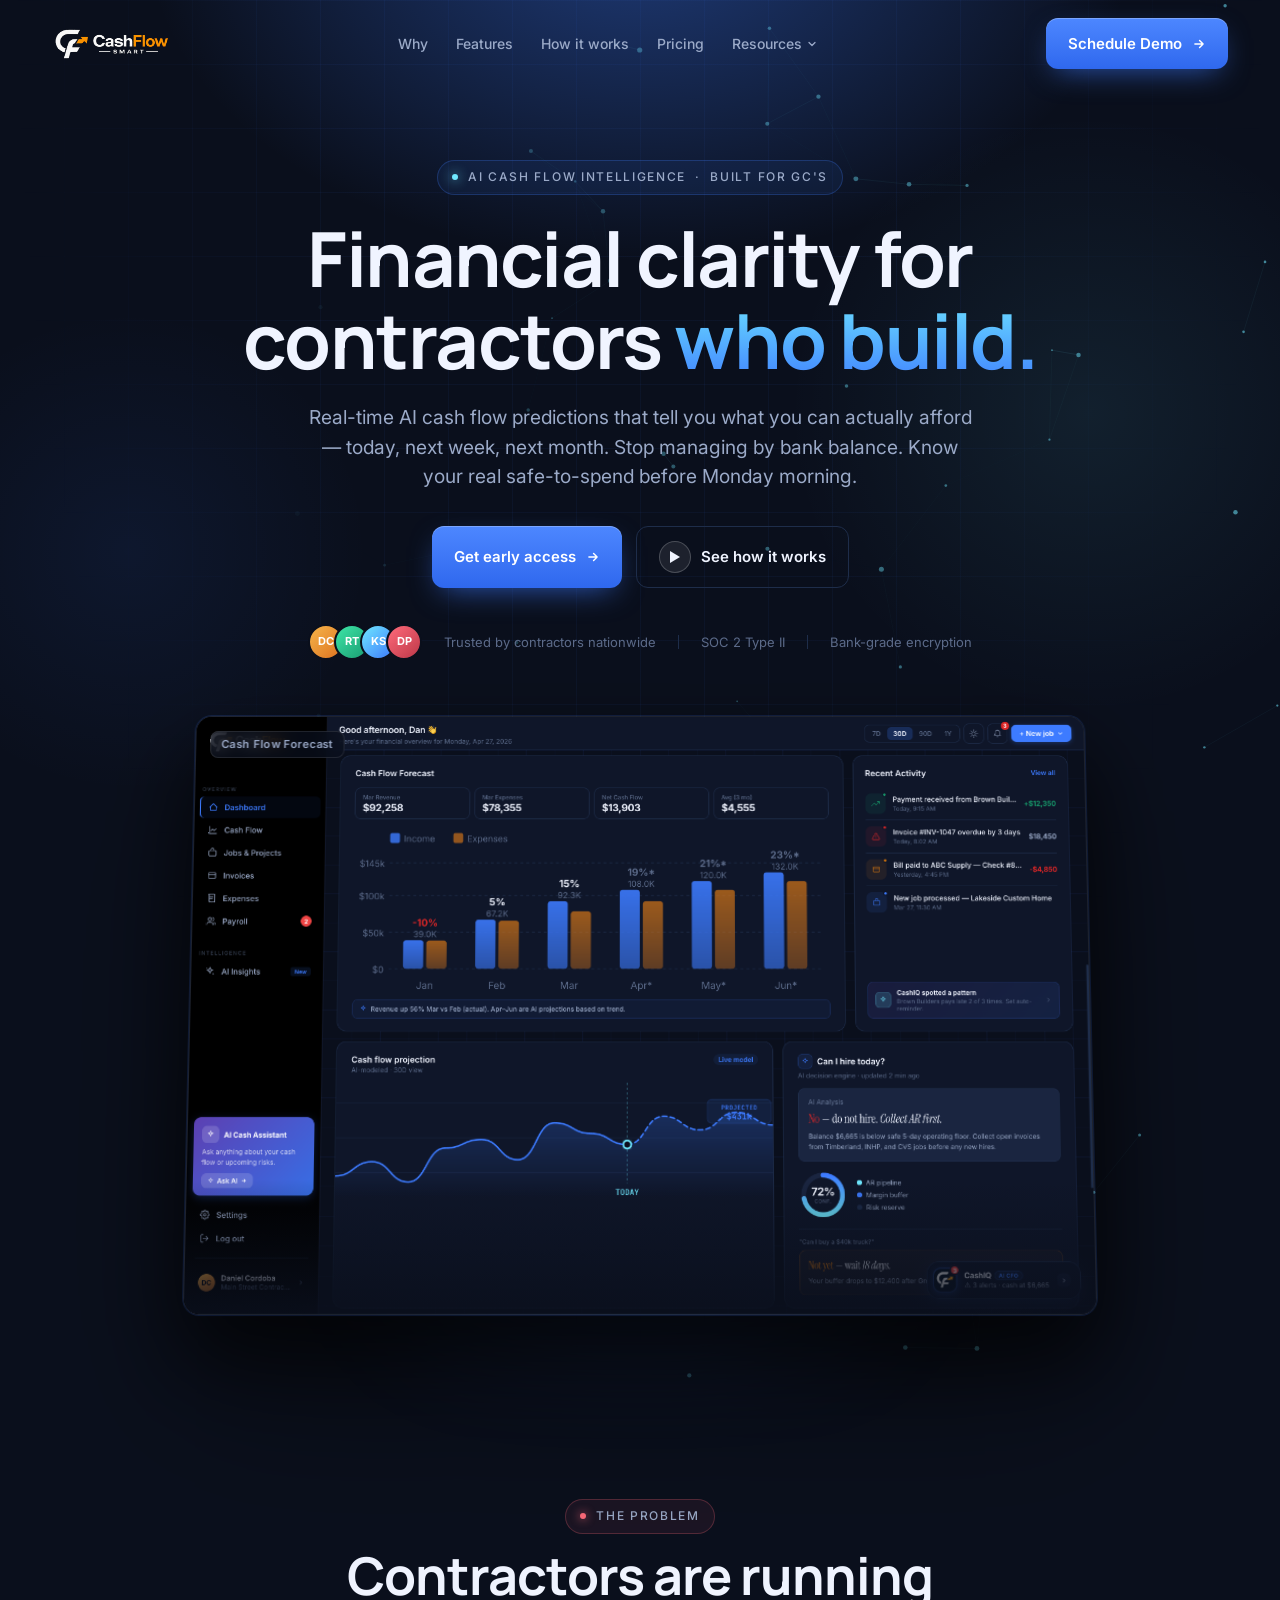
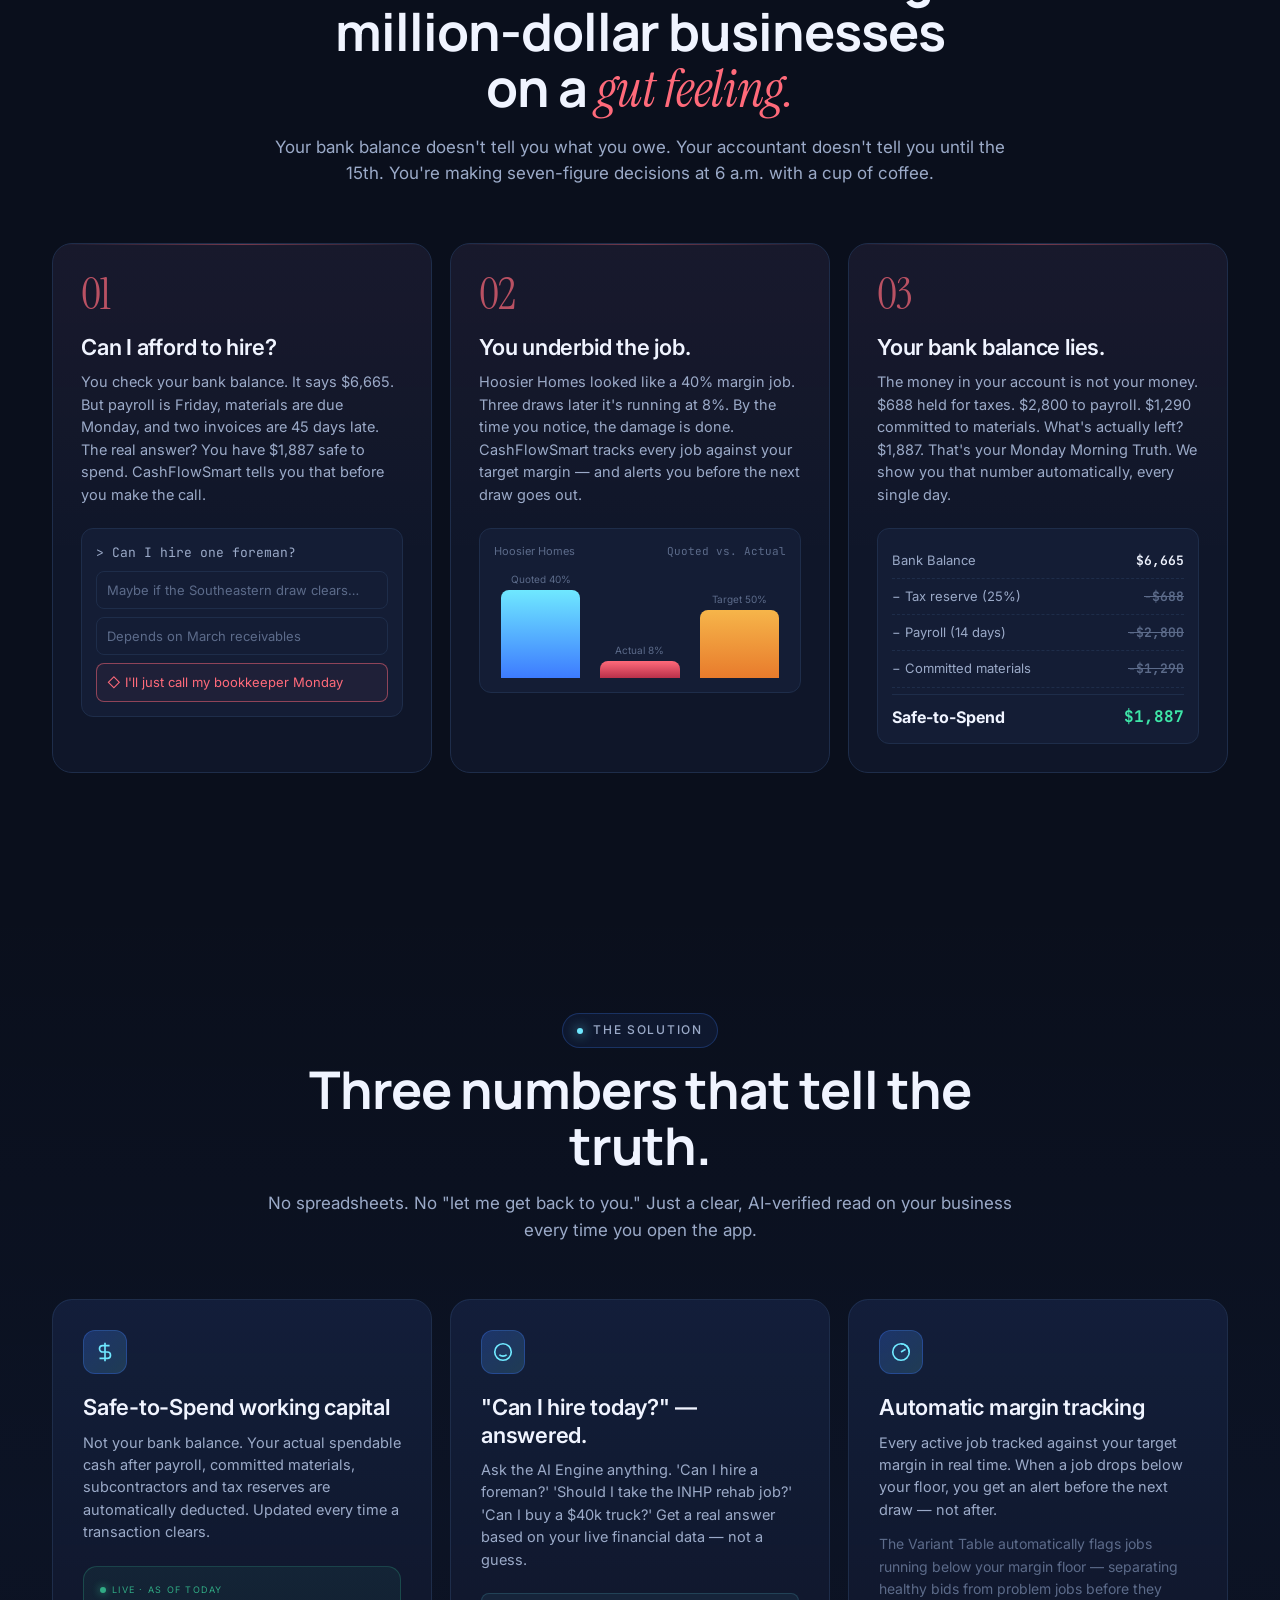
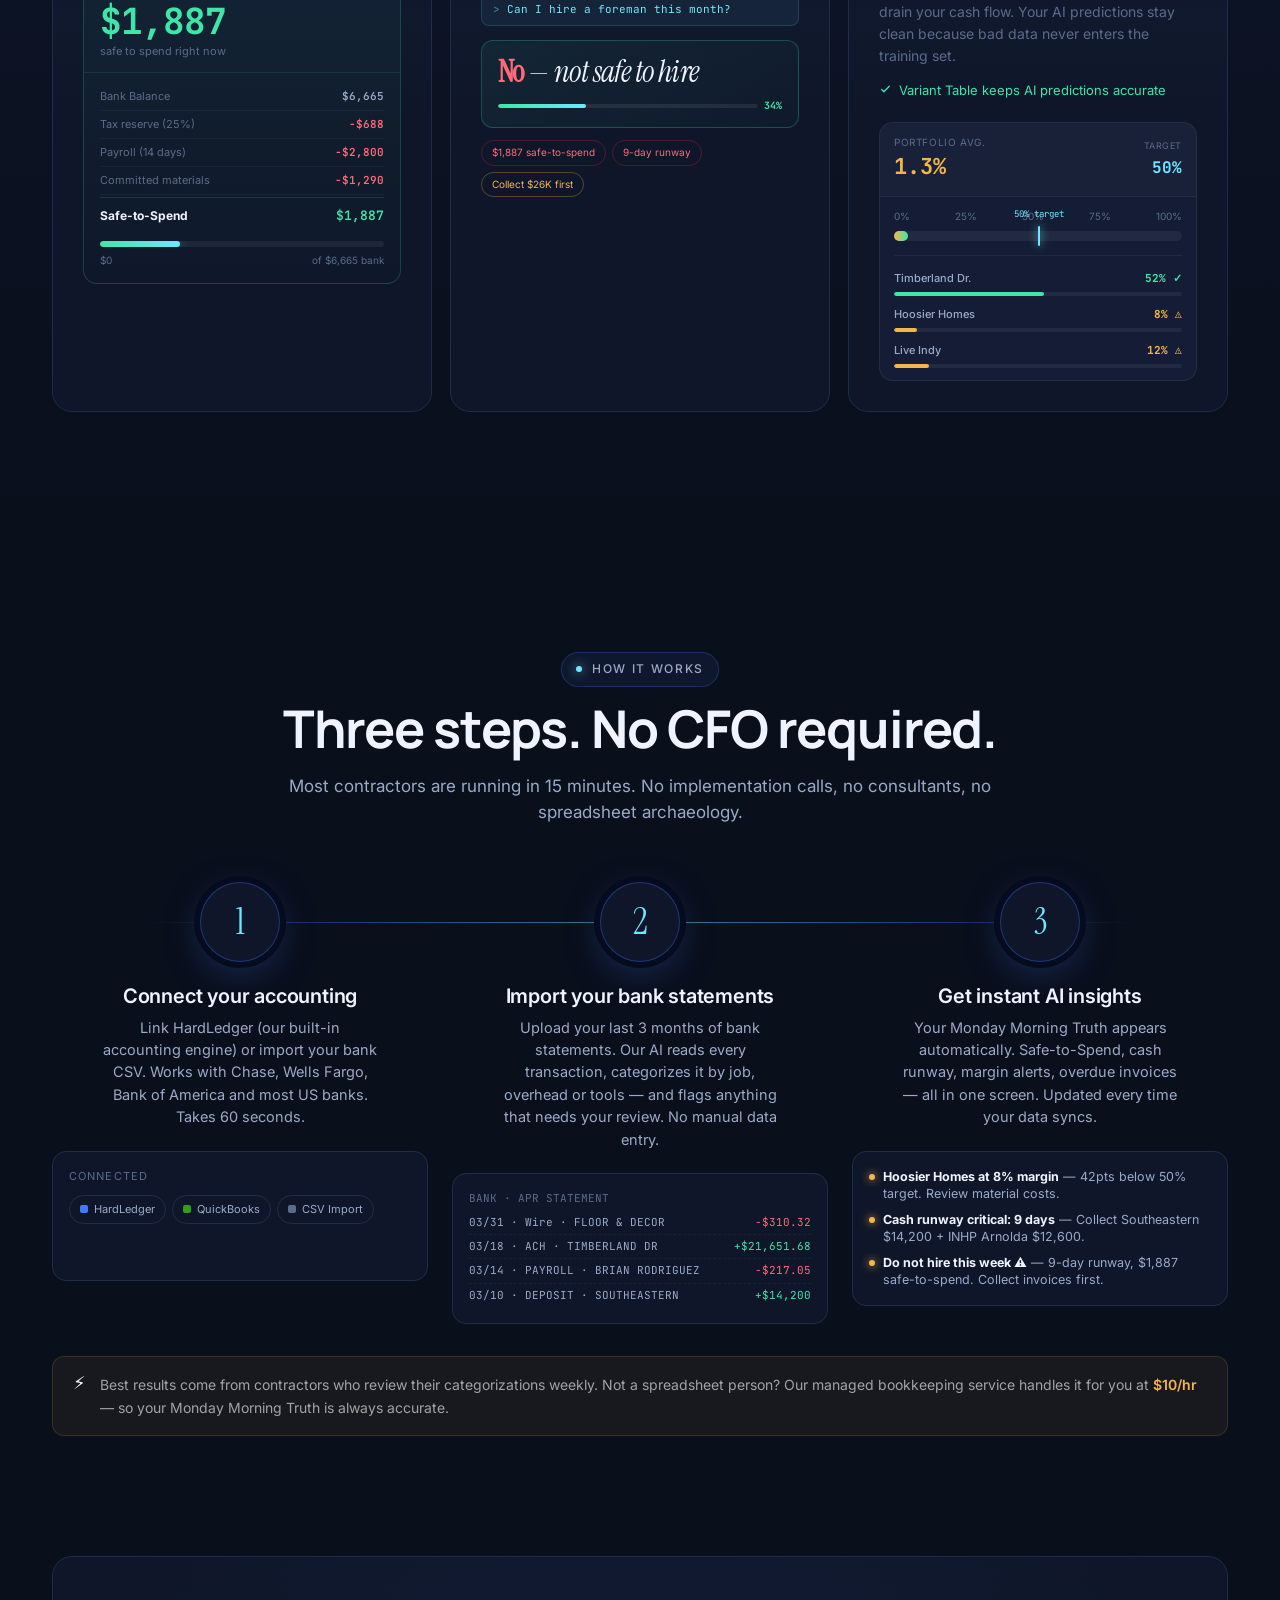
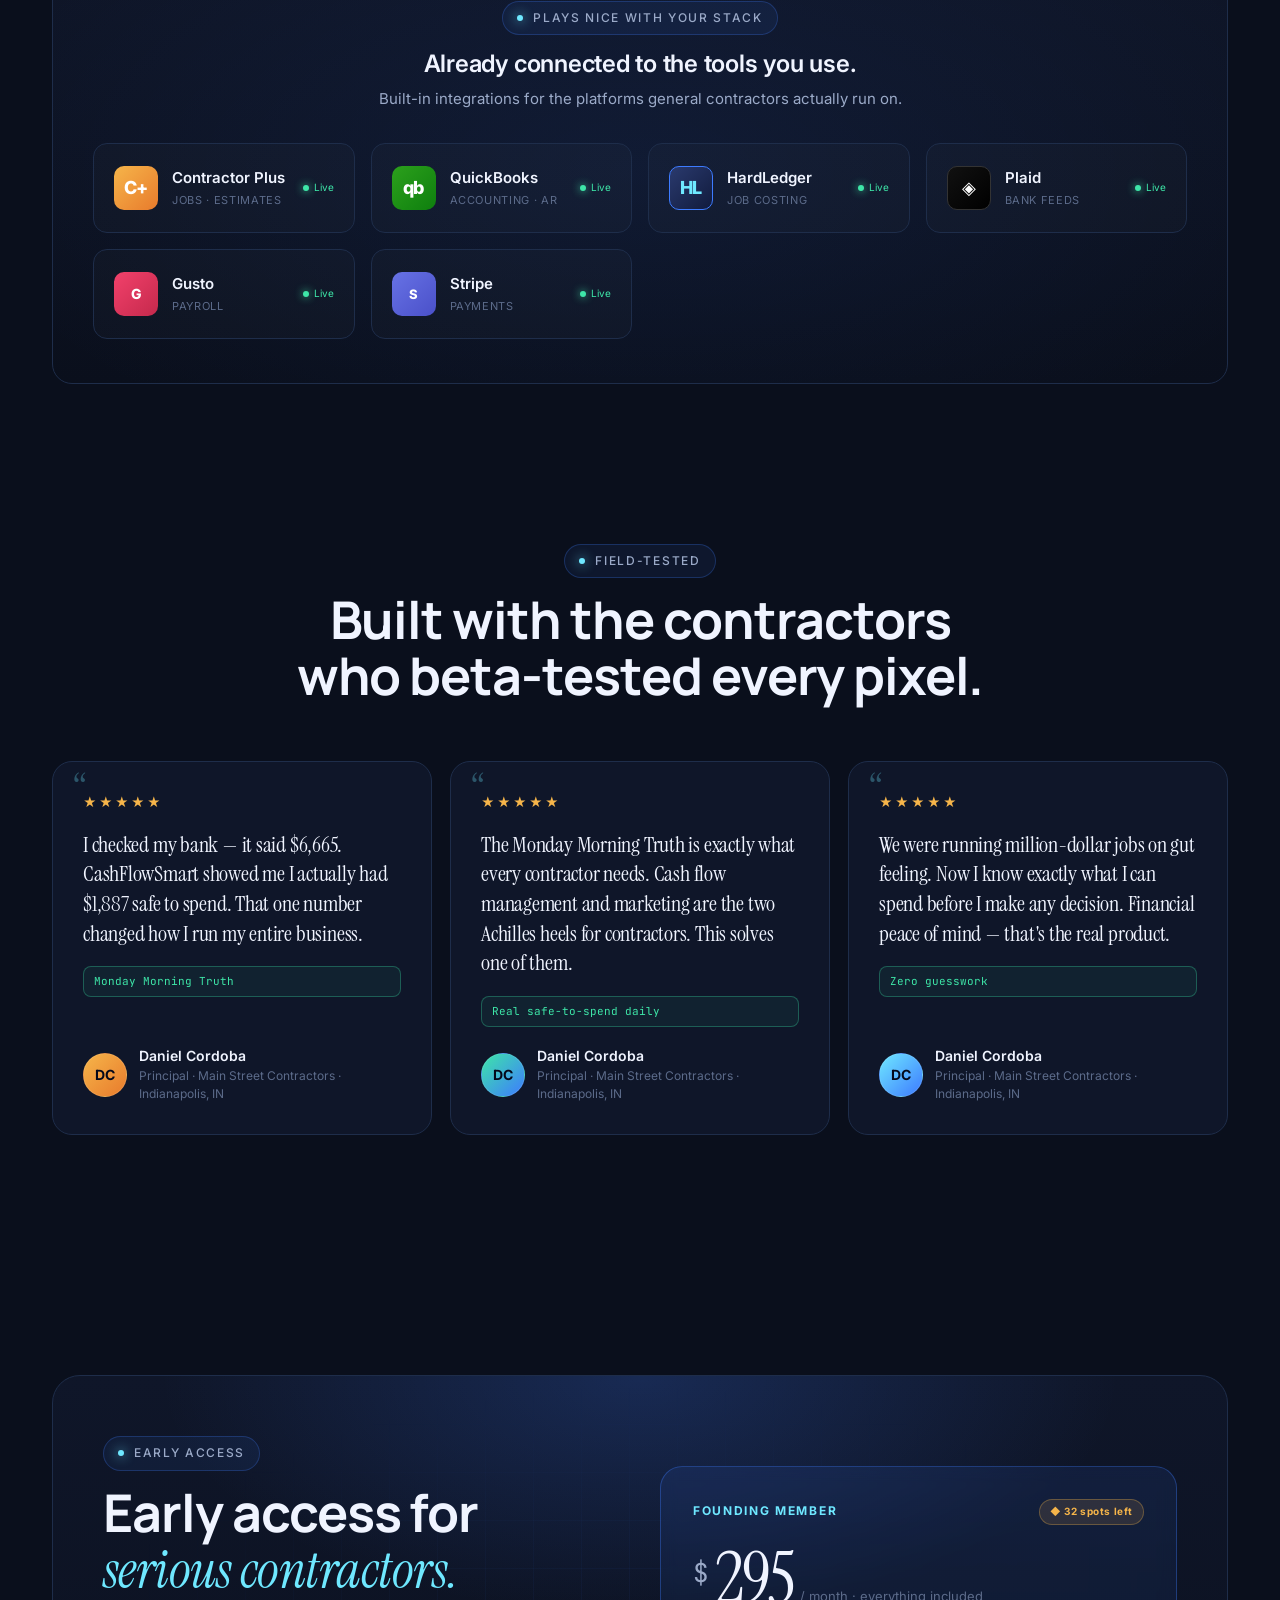
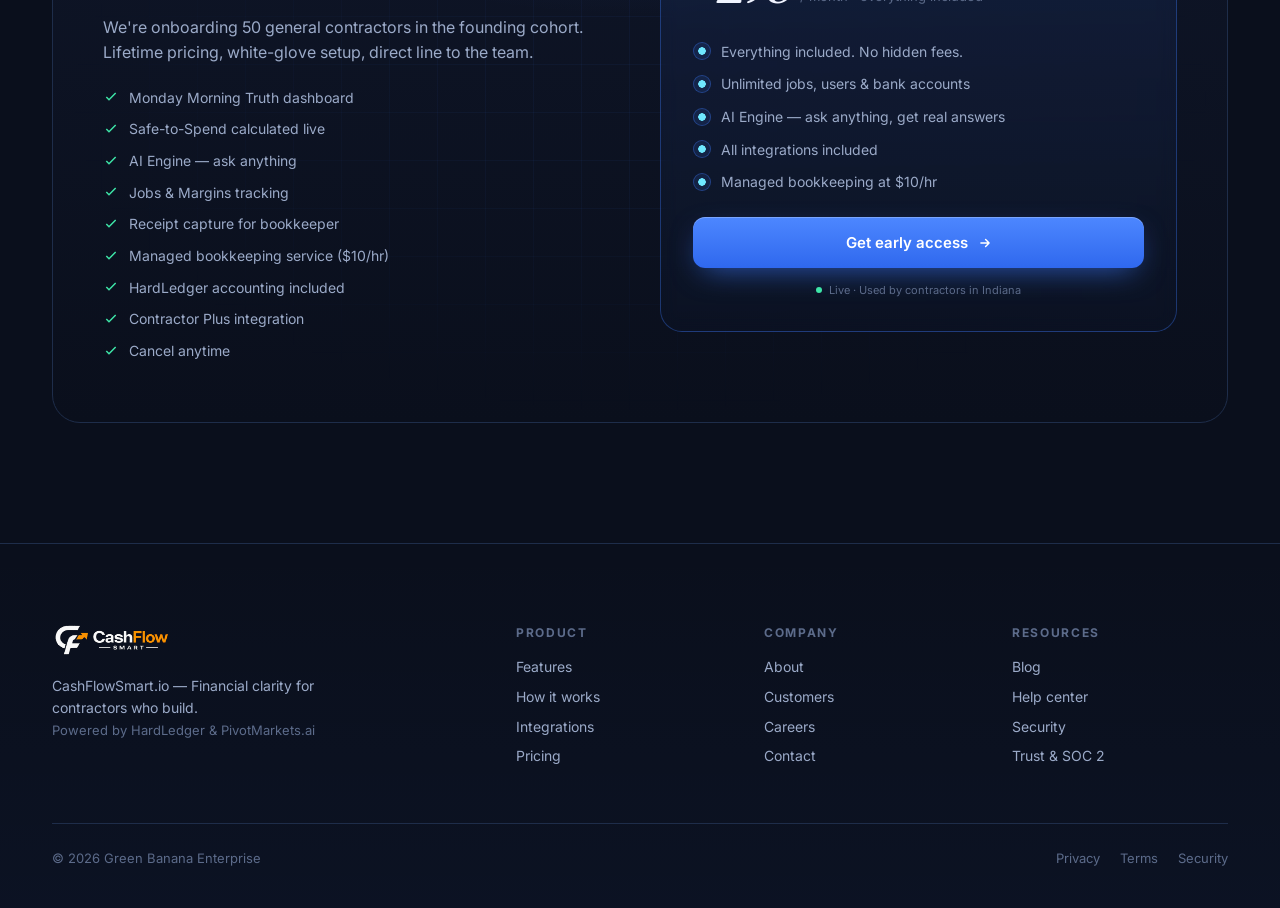
==== Pitch_Website_CASHFLOW/index.html @ 7b67098d "cashflow_system" ====
<!doctype html>
<html lang="en">
<head>
<meta charset="utf-8" />
<meta name="viewport" content="width=device-width,initial-scale=1" />
<title>CashFlowSmart.io — Financial clarity for contractors who build</title>
<link rel="preconnect" href="https://fonts.googleapis.com">
<link rel="preconnect" href="https://fonts.gstatic.com" crossorigin>
<link href="https://fonts.googleapis.com/css2?family=Inter:wght@400;500;600;700;800&family=Manrope:wght@400;500;600;700;800&family=Instrument+Serif:ital@0;1&family=JetBrains+Mono:wght@400;500&display=swap" rel="stylesheet">
<style>
  :root{
    /* exact match to tokens.css dark mode */
    --navy-0:#0A0F1C;
    --navy-1:#0F1629;
    --navy-2:#141D35;
    --navy-3:#1A2540;
    --navy-line:#1E2D4A;
    --ink:#F0F4FF;
    --ink-dim:#9BAAC8;
    --ink-mute:#5C6B8A;
    --blue:#3D7BFF;
    --blue-bright:#5B91FF;
    --cyan:#6FE8FF;
    --amber:#F6B54A;
    --green:#3EE6A8;
    --red:#FF6A7A;
    --radius:12px;
    --radius-lg:20px;
  }
  *{box-sizing:border-box}
  html,body{margin:0;padding:0}
  html{scroll-behavior:smooth}
  body{
    font-family:"Inter","Manrope",system-ui,sans-serif;
    background:var(--navy-0);
    color:var(--ink);
    font-size:16px;
    line-height:1.55;
    -webkit-font-smoothing:antialiased;
    overflow-x:hidden;
  }
  .serif{font-family:"Instrument Serif",serif;font-weight:400;letter-spacing:-0.01em}
  .mono{font-family:"JetBrains Mono",ui-monospace,monospace}
  h1,h2{font-family:"Manrope","Inter",sans-serif}

  /* ---------- Layout ---------- */
  .container{max-width:1240px;margin:0 auto;padding:0 32px}
  @media (max-width:640px){.container{padding:0 20px}}

  section{position:relative}

  .eyebrow{
    display:inline-flex;align-items:center;gap:10px;
    font-size:12px;font-weight:500;letter-spacing:0.14em;text-transform:uppercase;
    color:var(--ink-dim);
    padding:7px 14px;border-radius:999px;
    background:rgba(61,123,255,0.08);
    border:1px solid rgba(61,123,255,0.25);
  }
  .eyebrow .dot{width:6px;height:6px;border-radius:50%;background:var(--cyan);box-shadow:0 0 12px var(--cyan)}

  h1,h2,h3{margin:0;letter-spacing:-0.02em;line-height:1.08}
  h1{font-size:clamp(40px,6vw,76px);font-weight:700}
  h2{font-size:clamp(32px,4.2vw,52px);font-weight:700}
  h3{font-size:22px;font-weight:600;letter-spacing:-0.01em;line-height:1.25}
  p{margin:0}

  .btn{
    display:inline-flex;align-items:center;gap:10px;
    padding:14px 22px;border-radius:12px;
    font-weight:600;font-size:15px;
    text-decoration:none;border:none;cursor:pointer;
    transition:transform .2s ease, box-shadow .2s ease, background .2s;
  }
  .btn-primary{
    background:linear-gradient(180deg,#4D87FF 0%,#2F68EE 100%);
    color:white;
    box-shadow:0 10px 30px -10px rgba(61,123,255,0.7), inset 0 1px 0 rgba(255,255,255,0.25);
  }
  .btn-primary:hover{transform:translateY(-2px);box-shadow:0 16px 40px -10px rgba(61,123,255,0.9), inset 0 1px 0 rgba(255,255,255,0.25)}
  .btn-ghost{background:transparent;color:var(--ink);border:1px solid var(--navy-line)}
  .btn-ghost:hover{background:rgba(255,255,255,0.03);border-color:#2A3A6E}

  /* ---------- Nav ---------- */
  nav.top{
    position:fixed;top:0;left:0;right:0;z-index:50;
    padding:18px 0;
    transition:background .3s, backdrop-filter .3s, border-color .3s;
    border-bottom:1px solid transparent;
  }
  nav.top.scrolled{
    background:rgba(6,11,31,0.72);
    backdrop-filter:saturate(140%) blur(18px);
    border-bottom-color:var(--navy-line);
  }
  .nav-inner{display:flex;align-items:center;justify-content:space-between;gap:24px}
  .brand{display:flex;align-items:center;gap:10px;font-weight:700;letter-spacing:-0.01em;color:var(--ink);text-decoration:none;font-size:17px}
  .brand .mark{
    width:30px;height:30px;border-radius:8px;
    background:linear-gradient(135deg,#3D7BFF 0%,#6FE8FF 100%);
    display:grid;place-items:center;color:#04081A;
    box-shadow:0 8px 20px -6px rgba(61,123,255,0.6);
  }
  .nav-links{display:flex;gap:28px}
  .nav-links a{color:var(--ink-dim);text-decoration:none;font-size:14px;font-weight:500}
  .nav-links a:hover{color:var(--ink)}
  .nav-mobile-cta{display:none}

  /* ---------- Hero ---------- */
  .hero{
    padding:160px 0 0;
    position:relative;overflow:visible;
  }
  .hero-bg{
    position:absolute;inset:0;pointer-events:none;z-index:0;
    background:
      radial-gradient(900px 600px at 50% -5%, rgba(61,123,255,0.4), transparent 55%),
      radial-gradient(500px 500px at 85% 30%, rgba(111,232,255,0.08), transparent 60%),
      radial-gradient(400px 400px at 10% 40%, rgba(61,123,255,0.08), transparent 60%);
  }
  .grid-overlay{
    position:absolute;inset:0;z-index:0;pointer-events:none;
    background-image:
      linear-gradient(rgba(61,123,255,0.055) 1px, transparent 1px),
      linear-gradient(90deg, rgba(61,123,255,0.055) 1px, transparent 1px);
    background-size:64px 64px;
    mask-image:radial-gradient(ellipse at 50% 0%, black 35%, transparent 70%);
  }
  /* Particle canvas */
  #heroParticles{
    position:absolute;inset:0;z-index:1;pointer-events:none;
    mask-image:linear-gradient(90deg, transparent 20%, rgba(0,0,0,0.6) 50%, black 100%);
    -webkit-mask-image:linear-gradient(90deg, transparent 20%, rgba(0,0,0,0.6) 50%, black 100%);
  }
  .hero-inner{position:relative;z-index:2;text-align:center;max-width:1000px;margin:0 auto}
  .hero h1{margin-top:22px}
  .hero h1 .highlight{
    background:linear-gradient(180deg,#6FE8FF 0%,#3D7BFF 100%);
    -webkit-background-clip:text;background-clip:text;color:transparent;
  }
  .hero-sub{margin-top:22px;font-size:clamp(17px,1.5vw,20px);color:var(--ink-dim);max-width:680px;margin-left:auto;margin-right:auto}
  .hero-ctas{margin-top:34px;display:flex;gap:14px;justify-content:center;flex-wrap:wrap}
  /* Play-icon ghost CTA */
  .btn-play-icon{
    width:32px;height:32px;border-radius:50%;
    background:rgba(255,255,255,0.08);border:1px solid rgba(255,255,255,0.2);
    display:grid;place-items:center;flex-shrink:0;
  }
  .trust-row{
    margin-top:36px;display:flex;align-items:center;justify-content:center;gap:22px;flex-wrap:wrap;
    color:var(--ink-mute);font-size:13px;
  }
  .trust-row .sep{width:1px;height:14px;background:var(--navy-line)}
  .avatars{display:inline-flex}
  .avatars .a{
    width:36px;height:36px;border-radius:50%;
    border:2.5px solid var(--navy-0);
    margin-left:-10px;display:grid;place-items:center;
    color:#fff;font-weight:700;font-size:11px;letter-spacing:0;
  }
  .avatars .a:nth-child(1){background:linear-gradient(135deg,#F6B54A,#E07420);margin-left:0}
  .avatars .a:nth-child(2){background:linear-gradient(135deg,#3EE6A8,#1A9E72)}
  .avatars .a:nth-child(3){background:linear-gradient(135deg,#6FE8FF,#3D7BFF)}
  .avatars .a:nth-child(4){background:linear-gradient(135deg,#FF6A7A,#C0394A)}

  /* ---------- Dashboard Mockup ---------- */
  .dashboard-wrap{
    position:relative;z-index:2;
    margin:70px auto 0;max-width:1140px;
    perspective:1600px;
  }
  .dashboard{
    position:relative;
    border-radius:var(--radius-lg);
    background:linear-gradient(180deg, #0C1635 0%, #070C22 100%);
    border:1px solid var(--navy-line);
    box-shadow:
      0 50px 120px -30px rgba(0,0,0,0.8),
      0 0 0 1px rgba(61,123,255,0.08),
      0 40px 80px -20px rgba(61,123,255,0.25);
    overflow:hidden;
  }
  .dash-top{
    display:flex;align-items:center;justify-content:space-between;
    padding:14px 18px;border-bottom:1px solid var(--navy-line);
    background:rgba(255,255,255,0.015);
  }
  .dots{display:flex;gap:6px}
  .dots span{width:10px;height:10px;border-radius:50%;background:#2A3A6E}
  .dots span:nth-child(1){background:#FF6A7A}
  .dots span:nth-child(2){background:#F6B54A}
  .dots span:nth-child(3){background:#3EE6A8}
  .dash-url{
    font-family:"JetBrains Mono",monospace;font-size:12px;color:var(--ink-mute);
    background:rgba(255,255,255,0.03);padding:5px 12px;border-radius:6px;
  }
  .dash-actions{display:flex;gap:8px;align-items:center;color:var(--ink-mute);font-size:12px}

  .dash-body{display:grid;grid-template-columns:220px 1fr;min-height:540px}
  .dash-side{
    padding:22px 14px;border-right:1px solid var(--navy-line);
    background:linear-gradient(180deg,rgba(255,255,255,0.015),transparent);
  }
  .dash-brand{display:flex;align-items:center;gap:8px;font-weight:700;font-size:13px;padding:0 8px 18px}
  .dash-brand .mm{width:22px;height:22px;border-radius:6px;background:linear-gradient(135deg,#3D7BFF,#6FE8FF)}
  .side-label{font-size:10px;letter-spacing:0.16em;text-transform:uppercase;color:var(--ink-mute);padding:14px 8px 6px}
  .side-item{display:flex;align-items:center;gap:10px;padding:8px 10px;border-radius:8px;color:var(--ink-dim);font-size:13px;margin-bottom:2px;cursor:default}
  .side-item.active{background:rgba(61,123,255,0.14);color:var(--ink);border:1px solid rgba(61,123,255,0.28)}
  .side-item svg{width:14px;height:14px;stroke:currentColor;fill:none;stroke-width:2}

  .dash-main{padding:24px 26px;display:flex;flex-direction:column;gap:20px;min-width:0}
  .dash-h{display:flex;align-items:center;justify-content:space-between;gap:12px;flex-wrap:wrap}
  .dash-h-l{min-width:0;flex:1 1 auto}
  .dash-h h4{margin:0;font-size:19px;font-weight:600;letter-spacing:-0.01em}
  .dash-h .tiny{font-size:12px;color:var(--ink-mute);margin-top:3px}
  .range-pill{display:inline-flex;border:1px solid var(--navy-line);border-radius:8px;padding:3px;font-size:11px;flex:0 0 auto}
  .range-pill span{padding:4px 10px;color:var(--ink-mute);border-radius:6px;cursor:default}
  .range-pill .on{background:rgba(61,123,255,0.2);color:var(--ink)}

  .kpis{display:grid;grid-template-columns:repeat(4,minmax(0,1fr));gap:12px}
  .kpi{
    border:1px solid var(--navy-line);border-radius:12px;padding:14px 16px;background:rgba(255,255,255,0.015);
    position:relative;min-width:0;display:flex;flex-direction:column;gap:6px;
  }
  .kpi-top{display:flex;align-items:center;justify-content:space-between;gap:8px;min-width:0}
  .kpi .label{font-size:10.5px;color:var(--ink-mute);letter-spacing:0.08em;text-transform:uppercase;white-space:nowrap;overflow:hidden;text-overflow:ellipsis;flex:1 1 auto;min-width:0}
  .kpi .val{font-size:22px;font-weight:700;letter-spacing:-0.02em;white-space:nowrap;overflow:hidden;text-overflow:ellipsis}
  .kpi .val.green{color:var(--green)}
  .kpi .val.amber{color:var(--amber)}
  .kpi .sub{font-size:11px;color:var(--ink-mute);white-space:nowrap;overflow:hidden;text-overflow:ellipsis}
  .kpi .chip{
    flex:0 0 auto;font-size:10px;padding:2px 7px;border-radius:999px;
    background:rgba(62,230,168,0.15);color:var(--green);border:1px solid rgba(62,230,168,0.3);
    font-weight:600;white-space:nowrap;
  }
  .kpi .chip.down{background:rgba(255,106,122,0.12);color:var(--red);border-color:rgba(255,106,122,0.3)}

  .panels{display:grid;grid-template-columns:minmax(0,1.4fr) minmax(0,1fr);gap:14px}
  .panel{
    border:1px solid var(--navy-line);border-radius:12px;padding:18px;background:rgba(255,255,255,0.015);
    min-width:0;
  }
  .panel h5{margin:0 0 4px;font-size:14px;font-weight:600}
  .panel .ptiny{font-size:11px;color:var(--ink-mute)}

  /* Chart */
  .chart{margin-top:12px;position:relative;height:190px}
  .chart svg{width:100%;height:100%;display:block}
  .chart .tooltip{
    position:absolute;top:8px;right:10px;
    border:1px solid var(--navy-line);background:rgba(4,8,26,0.92);backdrop-filter:blur(6px);
    padding:8px 12px;border-radius:8px;font-size:11px;line-height:1.3;
    box-shadow:0 8px 20px -8px rgba(0,0,0,0.6);
  }
  .chart .tooltip .tlabel{color:var(--ink-mute);font-size:10px;letter-spacing:0.04em;margin-bottom:3px;white-space:nowrap}
  .chart .tooltip .big{font-size:15px;font-weight:700;color:var(--cyan);font-family:"JetBrains Mono",monospace}

  /* Safe-to-spend ring */
  .ring-wrap{display:flex;align-items:center;gap:18px;margin-top:8px}
  .ring{position:relative;width:130px;height:130px;flex:0 0 auto}
  .ring svg{transform:rotate(-90deg)}
  .ring .core{
    position:absolute;inset:0;display:flex;flex-direction:column;align-items:center;justify-content:center;
    font-weight:700;
  }
  .ring .core .big{font-size:22px;letter-spacing:-0.02em}
  .ring .core .tag{font-size:10px;color:var(--ink-mute);letter-spacing:0.1em;text-transform:uppercase;margin-top:2px}
  .ring-legend{font-size:12px;color:var(--ink-dim);display:flex;flex-direction:column;gap:8px;min-width:0}
  .ll{display:flex;align-items:center;gap:8px;white-space:nowrap}
  .ll .sw{width:10px;height:10px;border-radius:3px;flex:0 0 10px}

  /* AI answer card */
  .ai-card{
    border:1px solid rgba(61,123,255,0.35);
    background:linear-gradient(135deg,rgba(61,123,255,0.15),rgba(111,232,255,0.08));
    border-radius:12px;padding:14px 16px;margin-top:14px;position:relative;overflow:hidden;
  }
  .ai-card::before{
    content:"";position:absolute;top:-30px;right:-30px;width:140px;height:140px;
    background:radial-gradient(circle,rgba(111,232,255,0.25),transparent 70%);
  }
  .ai-card h6{margin:0;font-size:12px;color:var(--cyan);font-weight:600;letter-spacing:0.06em;display:flex;align-items:center;gap:6px}
  .ai-card .ans{font-family:"Instrument Serif",serif;font-size:26px;line-height:1.15;margin-top:8px;letter-spacing:-0.01em;text-wrap:balance}
  .ai-card .ans .yes{color:var(--green)}
  .ai-card .ans em{font-style:italic;color:var(--cyan)}
  .ai-card .meta{font-size:11px;color:var(--ink-dim);margin-top:8px}

  @media (max-width:1080px){
    .kpis{grid-template-columns:repeat(2,minmax(0,1fr))}
    .panels{grid-template-columns:1fr}
  }
  @media (max-width:900px){
    .dash-body{grid-template-columns:1fr}
    .dash-side{display:none}
    .dash-main{padding:20px 18px;gap:16px}
    .dash-top .dash-url{display:none}
    .dash-h h4{font-size:17px}
    .kpi{padding:12px 14px}
    .kpi .val{font-size:20px}
    .chart{height:150px}
    .ring-wrap{flex-direction:column;align-items:flex-start;gap:14px}
    .ring{width:110px;height:110px}
    .ring svg{width:110px;height:110px}
    .ai-card .ans{font-size:24px}
  }
  @media (max-width:520px){
    .kpis{grid-template-columns:1fr}
    .dash-top{padding:12px 14px}
  }

  /* ---------- Problem ---------- */
  .section{padding:120px 0}
  .section-head{max-width:760px;margin:0 auto 56px;text-align:center}
  .section-head h2{margin-top:14px}
  .section-head p{margin-top:16px;color:var(--ink-dim);font-size:17px}

  .problem-grid{display:grid;grid-template-columns:repeat(3,1fr);gap:18px}
  .p-card{
    position:relative;
    border:1px solid var(--navy-line);border-radius:var(--radius-lg);
    padding:28px;
    background:linear-gradient(180deg,rgba(255,106,122,0.04),rgba(255,106,122,0) 60%), var(--navy-1);
    overflow:hidden;
  }
  .p-card::before{
    content:"";position:absolute;top:0;left:0;right:0;height:1px;
    background:linear-gradient(90deg,transparent,rgba(255,106,122,0.4),transparent);
  }
  .p-num{font-family:"Instrument Serif",serif;font-size:44px;color:rgba(255,106,122,0.7);line-height:1;letter-spacing:-0.02em}
  .p-card h3{margin-top:18px}
  .p-card p{margin-top:10px;color:var(--ink-dim);font-size:14.5px}
  .p-visual{margin-top:22px;border:1px solid var(--navy-line);border-radius:12px;padding:14px;background:var(--navy-2)}

  /* bank balance lies */
  .bal-row{display:flex;justify-content:space-between;align-items:baseline;padding:7px 0;border-bottom:1px dashed var(--navy-line);font-size:13px}
  .bal-row:last-child{border-bottom:none}
  .bal-row .l{color:var(--ink-dim)}
  .bal-row .v{font-weight:600;font-family:"JetBrains Mono",monospace}
  .bal-row .v.red{color:var(--red)}
  .bal-row.strike .v{text-decoration:line-through;color:var(--ink-mute)}
  .bal-total{margin-top:6px;padding-top:10px;border-top:1px solid var(--navy-line);display:flex;justify-content:space-between;font-weight:700}
  .bal-total .v{color:var(--green);font-family:"JetBrains Mono",monospace}

  /* hire quiz */
  .quiz{display:flex;flex-direction:column;gap:8px;font-size:13px}
  .quiz .q{color:var(--ink-dim)}
  .quiz .opt{display:flex;align-items:center;justify-content:space-between;padding:8px 10px;border:1px solid var(--navy-line);border-radius:8px;color:var(--ink-mute)}
  .quiz .opt.pick{border-color:rgba(255,106,122,0.5);color:var(--red);background:rgba(255,106,122,0.05)}

  /* underbid */
  .bid{display:flex;align-items:flex-end;justify-content:space-around;height:110px;gap:14px;padding:0 4px}
  .bar{width:28%;border-radius:8px 8px 0 0;background:linear-gradient(180deg,#2A3A6E,#1A264E);position:relative;display:flex;flex-direction:column;justify-content:flex-end;align-items:center}
  .bar span{font-size:10px;color:var(--ink-mute);position:absolute;top:-18px;white-space:nowrap}
  .bar.actual{background:linear-gradient(180deg,#FF6A7A,#B8304A)}
  .bar.quoted{background:linear-gradient(180deg,#6FE8FF,#3D7BFF)}

  @media (max-width:900px){.problem-grid{grid-template-columns:1fr}}

  /* ---------- Solution ---------- */
  .sol-grid{display:grid;grid-template-columns:repeat(3,1fr);gap:18px}
  .sol-card{
    position:relative;
    border:1px solid var(--navy-line);border-radius:var(--radius-lg);
    padding:30px;
    background:linear-gradient(180deg,rgba(61,123,255,0.08),rgba(61,123,255,0) 60%), var(--navy-1);
    overflow:hidden;
    transition:transform .3s ease, border-color .3s;
  }
  .sol-card:hover{transform:translateY(-4px);border-color:rgba(61,123,255,0.4)}
  .sol-card::after{
    content:"";position:absolute;inset:-1px;border-radius:inherit;pointer-events:none;
    background:linear-gradient(135deg,rgba(61,123,255,0.5),transparent 30%);
    mask:linear-gradient(black,black) content-box, linear-gradient(black,black);
    -webkit-mask:linear-gradient(black,black) content-box, linear-gradient(black,black);
    -webkit-mask-composite:xor;mask-composite:exclude;
    padding:1px;opacity:.5;
  }
  .s-icon{
    width:44px;height:44px;border-radius:12px;
    background:linear-gradient(135deg,rgba(61,123,255,0.25),rgba(111,232,255,0.15));
    border:1px solid rgba(61,123,255,0.3);
    display:grid;place-items:center;color:var(--cyan);
    margin-bottom:20px;
  }
  .s-icon svg{width:22px;height:22px;stroke:currentColor;fill:none;stroke-width:1.8}
  .sol-card h3{font-size:22px}
  .sol-card p{margin-top:10px;color:var(--ink-dim);font-size:14.5px}
  .sol-visual{margin-top:22px}

  /* ── Card 1: Safe-to-Spend ── */
  .sts{
    border:1px solid rgba(62,230,168,0.2);border-radius:14px;
    background:linear-gradient(180deg,rgba(62,230,168,0.06),rgba(62,230,168,0.01));
    overflow:hidden;
  }
  .sts-hero{padding:16px 16px 12px;border-bottom:1px solid rgba(62,230,168,0.12)}
  .sts-hero-label{font-size:9px;letter-spacing:0.14em;text-transform:uppercase;color:var(--green);opacity:0.7;display:flex;align-items:center;gap:6px;margin-bottom:6px}
  .sts-hero-label span{width:6px;height:6px;border-radius:50%;background:var(--green);box-shadow:0 0 8px var(--green);animation:pulse 2s infinite;display:inline-block}
  .sts-hero-num{font-family:"JetBrains Mono",monospace;font-weight:700;font-size:36px;color:var(--green);letter-spacing:-0.03em;line-height:1}
  .sts-hero-sub{font-size:11px;color:var(--ink-mute);margin-top:4px}
  .sts-breakdown{padding:10px 16px}
  .sts-row{display:flex;justify-content:space-between;align-items:center;padding:5px 0;border-bottom:1px solid rgba(255,255,255,0.04);font-size:11px}
  .sts-row:last-child{border:none;padding-top:8px;margin-top:2px;border-top:1px solid rgba(62,230,168,0.15)}
  .sts-row .l{color:var(--ink-mute)}
  .sts-row .v{font-family:"JetBrains Mono",monospace;font-weight:600;color:var(--ink-dim)}
  .sts-row.total .l{color:var(--ink);font-weight:700;font-size:12px}
  .sts-row.total .v{color:var(--green);font-size:13px}
  .sts-bar-wrap{padding:0 16px 14px}
  .sts-bar{height:6px;border-radius:999px;background:rgba(255,255,255,0.06);overflow:hidden}
  .sts-bar i{display:block;height:100%;background:linear-gradient(90deg,#3EE6A8,#6FE8FF);border-radius:999px;box-shadow:0 0 10px rgba(62,230,168,0.5)}
  .sts-legend{display:flex;justify-content:space-between;margin-top:6px;font-size:10px;color:var(--ink-mute)}

  /* ── Card 2: Can I hire ── */
  .hire-q{
    font-family:"JetBrains Mono",monospace;font-size:11px;color:var(--cyan);
    background:rgba(111,232,255,0.06);border:1px solid rgba(111,232,255,0.15);
    border-radius:8px;padding:7px 11px;margin-bottom:14px;
  }
  .hire-q::before{content:"> ";opacity:0.5}
  .hire-answer-wrap{
    padding:14px 16px;border-radius:12px;
    border:1px solid rgba(62,230,168,0.25);
    background:linear-gradient(135deg,rgba(62,230,168,0.07),rgba(62,230,168,0.02));
    margin-bottom:12px;
  }
  .hire-a{font-family:"Instrument Serif",serif;font-size:30px;line-height:1.15;letter-spacing:-0.02em}
  .hire-a .yes{color:var(--green)}
  .hire-a em{font-style:italic;color:var(--ink)}
  .hire-conf{display:flex;align-items:center;gap:6px;margin-top:8px}
  .hire-conf-bar{flex:1;height:4px;border-radius:999px;background:rgba(255,255,255,0.08);overflow:hidden}
  .hire-conf-bar i{display:block;height:100%;background:linear-gradient(90deg,var(--green),var(--cyan));border-radius:999px}
  .hire-conf-pct{font-size:10px;font-family:"JetBrains Mono",monospace;color:var(--green);font-weight:700}
  .hire-tags{display:flex;gap:6px;flex-wrap:wrap}
  .hire-tags .tag{
    font-size:10px;padding:4px 10px;border-radius:999px;
    border:1px solid var(--navy-line);color:var(--ink-mute);
    display:inline-flex;align-items:center;gap:5px;
  }
  .hire-tags .tag.ok{border-color:rgba(62,230,168,0.3);color:var(--green);background:rgba(62,230,168,0.07)}
  .hire-tags .tag.ok::before{content:"✓";font-size:9px}

  /* ── Card 3: Margin tracking ── */
  .margin-header{
    display:flex;align-items:center;justify-content:space-between;
    padding:12px 14px;border-bottom:1px solid rgba(255,255,255,0.05);
    border-radius:12px 12px 0 0;
    background:rgba(255,255,255,0.02);
  }
  .margin-avg-label{font-size:10px;color:var(--ink-mute);letter-spacing:0.06em;text-transform:uppercase}
  .margin-avg-num{font-family:"JetBrains Mono",monospace;font-weight:700;font-size:22px;color:var(--amber)}
  .margin-vis-wrap{padding:12px 14px}
  .margin-track-label{display:flex;justify-content:space-between;font-size:10px;color:var(--ink-mute);margin-bottom:6px}
  .margin-track{height:10px;background:rgba(255,255,255,0.06);border-radius:999px;position:relative;overflow:visible;margin-bottom:6px}
  .margin-track i{display:block;height:100%;background:linear-gradient(90deg,#F6B54A,#3EE6A8);border-radius:999px}
  .margin-target{position:absolute;top:-5px;bottom:-5px;width:2px;background:var(--cyan);box-shadow:0 0 8px var(--cyan);border-radius:999px}
  .margin-target::after{content:"50% target";position:absolute;top:-18px;left:50%;transform:translateX(-50%);font-size:9px;color:var(--cyan);white-space:nowrap;font-family:"JetBrains Mono",monospace}
  .margin-jobs{display:flex;flex-direction:column;gap:10px;margin-top:14px;padding-top:14px;border-top:1px solid rgba(255,255,255,0.05)}
  .mj{display:flex;flex-direction:column;gap:5px}
  .mj-top{display:flex;justify-content:space-between;align-items:center}
  .mj .name{font-size:11px;color:var(--ink-dim);font-weight:500}
  .mj .pct{font-family:"JetBrains Mono",monospace;font-weight:700;font-size:11px;display:flex;align-items:center;gap:4px}
  .mj .pct.g{color:var(--green)}
  .mj .pct.a{color:var(--amber)}
  .mj .pct.r{color:var(--red)}
  .mj-bar{height:4px;border-radius:999px;background:rgba(255,255,255,0.06);overflow:hidden}
  .mj-bar i{display:block;height:100%;border-radius:999px}
  .mj-bar i.g{background:var(--green)}
  .mj-bar i.a{background:var(--amber)}
  .mj-bar i.r{background:var(--red)}

  @media (max-width:900px){.sol-grid{grid-template-columns:1fr}}

  /* ---------- How it works ---------- */
  .how-wrap{position:relative}
  .steps{display:grid;grid-template-columns:repeat(3,1fr);gap:24px;position:relative}
  .steps::before{
    content:"";position:absolute;left:8%;right:8%;top:40px;height:1px;
    background:linear-gradient(90deg,transparent,rgba(61,123,255,0.4) 20%,rgba(111,232,255,0.5) 50%,rgba(61,123,255,0.4) 80%,transparent);
  }
  .step{position:relative;text-align:center}
  .step-num{
    position:relative;z-index:1;
    width:80px;height:80px;border-radius:50%;
    background:var(--navy-1);
    border:1px solid rgba(61,123,255,0.35);
    display:grid;place-items:center;margin:0 auto 22px;
    font-family:"Instrument Serif",serif;font-size:36px;color:var(--cyan);
    box-shadow:0 0 0 6px rgba(6,11,31,1), 0 10px 40px -10px rgba(61,123,255,0.5);
  }
  .step h3{font-size:20px}
  .step p{margin-top:8px;color:var(--ink-dim);font-size:14.5px;max-width:280px;margin-left:auto;margin-right:auto}
  .step-card{
    margin-top:22px;border:1px solid var(--navy-line);border-radius:14px;padding:16px;background:var(--navy-1);
    text-align:left;min-height:130px;
  }
  .logo-row{display:flex;flex-wrap:wrap;gap:6px}
  .logo-chip{
    font-size:11px;padding:5px 10px;border-radius:999px;
    border:1px solid var(--navy-line);color:var(--ink-dim);
    display:inline-flex;align-items:center;gap:6px;
  }
  .logo-chip .b{width:8px;height:8px;border-radius:2px;background:var(--blue)}

  .csv-card{font-family:"JetBrains Mono",monospace;font-size:11px;color:var(--ink-dim)}
  .csv-card .h{color:var(--ink-mute);margin-bottom:4px}
  .csv-card .r{display:flex;justify-content:space-between;padding:3px 0;border-bottom:1px dashed rgba(26,38,78,0.6)}
  .csv-card .r:last-child{border:none}

  .insight-card{display:flex;flex-direction:column;gap:8px}
  .insight-card .ic{display:flex;gap:8px;align-items:flex-start;font-size:12.5px;color:var(--ink-dim);line-height:1.4}
  .insight-card .ic .dt{flex:0 0 6px;width:6px;height:6px;border-radius:50%;margin-top:6px;background:var(--cyan);box-shadow:0 0 8px var(--cyan)}
  .insight-card .ic .dt.g{background:var(--green);box-shadow:0 0 8px var(--green)}
  .insight-card .ic .dt.a{background:var(--amber);box-shadow:0 0 8px var(--amber)}
  .insight-card .ic b{color:var(--ink)}

  @media (max-width:900px){.steps{grid-template-columns:1fr;gap:40px}.steps::before{display:none}}

  /* ---------- Integrations ---------- */
  .integ-band{
    position:relative;border:1px solid var(--navy-line);border-radius:var(--radius-lg);
    padding:44px 40px;
    background:linear-gradient(180deg,var(--navy-1),var(--navy-0));
    overflow:hidden;
  }
  .integ-band::before{
    content:"";position:absolute;top:-40%;left:-20%;width:140%;height:180%;
    background:radial-gradient(ellipse at center,rgba(61,123,255,0.08),transparent 60%);
    pointer-events:none;
  }
  .integ-head{text-align:center;margin-bottom:32px;position:relative}
  .integ-head h3{font-size:24px}
  .integ-head p{color:var(--ink-dim);margin-top:8px;font-size:15px}
  .integ-grid{display:grid;grid-template-columns:repeat(4,1fr);gap:16px;position:relative}
  .integ{
    border:1px solid var(--navy-line);border-radius:14px;padding:22px 20px;
    background:rgba(255,255,255,0.015);
    display:flex;align-items:center;gap:14px;
    transition:border-color .2s, transform .2s;
  }
  .integ:hover{border-color:rgba(61,123,255,0.4);transform:translateY(-2px)}
  .integ-ico{
    flex:0 0 44px;width:44px;height:44px;border-radius:10px;
    display:grid;place-items:center;
    font-weight:800;font-size:18px;letter-spacing:-0.04em;color:white;
  }
  .integ-ico.cp{background:linear-gradient(135deg,#F6B54A,#E87B2C)}
  .integ-ico.qb{background:linear-gradient(135deg,#2CA01C,#0E7F0E);font-family:Inter}
  .integ-ico.hl{background:linear-gradient(135deg,#2A3A6E,#111B3D);border:1px solid #3D7BFF}
  .integ-ico.pl{background:linear-gradient(135deg,#111,#000);border:1px solid #333}
  .integ .n{font-weight:600;font-size:15px}
  .integ .t{font-size:11px;color:var(--ink-mute);margin-top:2px;letter-spacing:0.06em;text-transform:uppercase}
  .integ .status{
    margin-left:auto;font-size:10px;color:var(--green);display:flex;align-items:center;gap:5px;
  }
  .integ .status::before{content:"";width:6px;height:6px;border-radius:50%;background:var(--green);box-shadow:0 0 8px var(--green)}

  @media (max-width:900px){.integ-grid{grid-template-columns:repeat(2,1fr)}}
  @media (max-width:500px){.integ-grid{grid-template-columns:1fr}}

  /* ---------- Testimonials ---------- */
  .tst-grid{display:grid;grid-template-columns:repeat(3,1fr);gap:18px}
  .tst{
    border:1px solid var(--navy-line);border-radius:var(--radius-lg);
    padding:30px;background:var(--navy-1);
    display:flex;flex-direction:column;gap:18px;position:relative;overflow:hidden;
  }
  .tst .quote{font-family:"Instrument Serif",serif;font-size:22px;line-height:1.35;letter-spacing:-0.01em;color:var(--ink)}
  .tst .quote::before{content:"“";font-size:42px;color:var(--cyan);line-height:0;position:absolute;top:30px;left:22px;opacity:.3}
  .tst .stars{color:var(--amber);font-size:13px;letter-spacing:2px}
  .tst .meta{display:flex;align-items:center;gap:12px;margin-top:auto}
  .tst .av{
    width:44px;height:44px;border-radius:50%;flex:0 0 44px;
    display:grid;place-items:center;font-weight:700;color:#04081A;font-size:14px;
    border:1px solid rgba(255,255,255,0.1);
  }
  .tst .av.a1{background:linear-gradient(135deg,#F6B54A,#E87B2C)}
  .tst .av.a2{background:linear-gradient(135deg,#3EE6A8,#3D7BFF)}
  .tst .av.a3{background:linear-gradient(135deg,#6FE8FF,#3D7BFF)}
  .tst .who{font-size:14px;font-weight:600}
  .tst .role{font-size:12px;color:var(--ink-mute)}
  .tst .stat{
    display:inline-flex;align-items:center;gap:8px;padding:6px 10px;border-radius:8px;
    border:1px solid rgba(62,230,168,0.3);background:rgba(62,230,168,0.06);color:var(--green);
    font-family:"JetBrains Mono",monospace;font-size:11px;
  }

  @media (max-width:900px){.tst-grid{grid-template-columns:1fr}}

  /* ---------- Pricing ---------- */
  .pricing{
    position:relative;
    border:1px solid var(--navy-line);
    border-radius:28px;
    padding:60px 50px;
    background:
      radial-gradient(800px 400px at 50% 0%, rgba(61,123,255,0.2), transparent 60%),
      linear-gradient(180deg,var(--navy-1),var(--navy-0));
    overflow:hidden;
  }
  .pricing::before{
    content:"";position:absolute;inset:0;
    background-image:
      linear-gradient(rgba(61,123,255,0.05) 1px, transparent 1px),
      linear-gradient(90deg,rgba(61,123,255,0.05) 1px, transparent 1px);
    background-size:48px 48px;
    mask-image:radial-gradient(ellipse at 50% 50%,black 20%,transparent 70%);
    pointer-events:none;
  }
  .pricing-inner{position:relative;display:grid;grid-template-columns:1fr 1fr;gap:40px;align-items:center}
  .pricing h2{margin-top:14px}
  .pricing p.lead{margin-top:16px;color:var(--ink-dim);font-size:16px;max-width:480px}
  .pricing .benefits{margin-top:22px;display:grid;gap:10px}
  .benefit{display:flex;align-items:center;gap:10px;font-size:14px;color:var(--ink-dim)}
  .benefit svg{width:16px;height:16px;stroke:var(--green);fill:none;stroke-width:2.2;flex:0 0 16px}

  .price-card{
    border:1px solid rgba(61,123,255,0.35);
    border-radius:22px;padding:32px;
    background:linear-gradient(180deg,rgba(61,123,255,0.1),rgba(61,123,255,0.02));
    backdrop-filter:blur(8px);
    display:flex;flex-direction:column;
  }
  .price-tag{display:flex;justify-content:space-between;align-items:center;margin-bottom:18px}
  .price-tag .label{font-size:12px;letter-spacing:0.14em;text-transform:uppercase;color:var(--cyan);font-weight:700}
  .price-tag .badge{
    font-size:10px;padding:4px 10px;border-radius:999px;
    background:rgba(246,181,74,0.12);color:var(--amber);border:1px solid rgba(246,181,74,0.3);
    font-weight:700;letter-spacing:0.06em;white-space:nowrap;
  }
  .price-num{display:flex;align-items:baseline;gap:6px;margin-bottom:6px}
  .price-num .big{font-family:"Instrument Serif",serif;font-size:72px;line-height:1;letter-spacing:-0.03em}
  .price-num .cur{font-size:26px;color:var(--ink-dim);align-self:flex-start;padding-top:10px}
  .price-num .per{font-size:13px;color:var(--ink-mute);align-self:flex-end;padding-bottom:8px}
  .price-card ul{list-style:none;padding:0;margin:20px 0 24px;display:grid;gap:11px}
  .price-card ul li{
    font-size:14px;color:var(--ink-dim);
    display:flex;gap:10px;align-items:center;
  }
  .price-card ul li::before{
    content:"";flex:0 0 16px;width:16px;height:16px;
    border-radius:50%;
    background:radial-gradient(circle, var(--cyan) 0 3.5px, transparent 4px), rgba(61,123,255,0.12);
    border:1px solid rgba(61,123,255,0.35);
  }
  .price-card .btn{width:100%;justify-content:center;margin-top:auto}
  .spots{
    font-size:11px;color:var(--ink-mute);
    text-align:center;margin-top:14px;
    display:flex;align-items:center;justify-content:center;gap:7px;
    line-height:1.5;
  }
  .spots .pulse{
    flex:0 0 6px;width:6px;height:6px;border-radius:50%;
    background:var(--green);
    box-shadow:0 0 0 0 rgba(62,230,168,.6);
    animation:pulse 2s infinite;
  }
  @keyframes pulse{0%{box-shadow:0 0 0 0 rgba(62,230,168,.6)}70%{box-shadow:0 0 0 8px rgba(62,230,168,0)}100%{box-shadow:0 0 0 0 rgba(62,230,168,0)}}

  @media (max-width:900px){.pricing-inner{grid-template-columns:1fr}.pricing{padding:40px 26px}}

  /* ---------- Footer ---------- */
  footer{
    padding:80px 0 40px;border-top:1px solid var(--navy-line);
    background:linear-gradient(180deg,transparent,rgba(61,123,255,0.03));
  }
  .foot-top{display:grid;grid-template-columns:2fr 1fr 1fr 1fr;gap:32px;margin-bottom:48px}
  .foot-col h6{font-size:12px;letter-spacing:0.14em;text-transform:uppercase;color:var(--ink-mute);margin:0 0 14px}
  .foot-col a{display:block;color:var(--ink-dim);text-decoration:none;font-size:14px;margin-bottom:8px}
  .foot-col a:hover{color:var(--ink)}
  .foot-brand p{font-size:14px;color:var(--ink-dim);max-width:320px;margin-top:14px}
  .foot-bot{display:flex;justify-content:space-between;align-items:center;flex-wrap:wrap;gap:14px;padding-top:24px;border-top:1px solid var(--navy-line);font-size:13px;color:var(--ink-mute)}

  @media (max-width:820px){.foot-top{grid-template-columns:1fr 1fr}}
  @media (max-width:500px){.foot-top{grid-template-columns:1fr}}

  /* ---------- Scroll reveal ---------- */
  .reveal{opacity:0;transform:translateY(24px);transition:opacity .8s cubic-bezier(.2,.7,.2,1), transform .8s cubic-bezier(.2,.7,.2,1)}
  .reveal.in{opacity:1;transform:none}
  .reveal.d1{transition-delay:.1s}
  .reveal.d2{transition-delay:.2s}
  .reveal.d3{transition-delay:.3s}

  /* subtle floating animation on the dashboard */
  .float{animation:float 7s ease-in-out infinite}
  @keyframes float{0%,100%{transform:translateY(0)}50%{transform:translateY(-8px)}}

  /* ── App screenshot slideshow ── */
  .app-mockup {
    position: relative; z-index: 2;
    margin: 56px auto 0;
    max-width: 1000px;
    padding: 0 24px 80px;
  }
  .app-mockup::before {
    content: '';
    position: absolute;
    inset: 20% 10% 0;
    background: radial-gradient(ellipse at 50% 60%, rgba(61,123,255,0.22) 0%, transparent 65%);
    filter: blur(40px);
    pointer-events: none;
    z-index: 0;
  }
  .app-window {
    position: relative; z-index: 1;
    border-radius: 16px;
    overflow: hidden;
    transform: perspective(1400px) rotateX(4deg);
    transform-origin: center top;
    transition: transform 0.6s ease;
    border: 1px solid rgba(255,255,255,0.08);
    box-shadow:
      0 0 0 1px rgba(61,123,255,0.15),
      0 40px 80px rgba(0,0,0,0.7),
      0 80px 160px rgba(0,0,0,0.4),
      inset 0 1px 0 rgba(255,255,255,0.06);
  }
  .app-window:hover { transform: perspective(1400px) rotateX(2deg) translateY(-6px); }
  .app-window::after {
    content: '';
    position: absolute;
    left: 0; right: 0; bottom: 0; height: 22%;
    background: linear-gradient(to bottom, transparent, rgba(10,15,28,0.9));
    pointer-events: none;
    z-index: 2;
  }

  /* Slideshow */
  .slide-track {
    position: relative;
    width: 100%;
    /* height set to first image aspect ratio via padding trick */
  }
  .slide {
    position: absolute;
    inset: 0;
    opacity: 0;
    transition: opacity 0.9s cubic-bezier(0.4,0,0.2,1);
    pointer-events: none;
  }
  .slide.active {
    opacity: 1;
    pointer-events: auto;
  }
  .slide:first-child { position: relative; } /* holds height */
  .app-screen {
    display: block;
    width: 100%;
    height: auto;
  }

  /* Dot indicators */
  .slide-dots {
    position: absolute;
    bottom: -36px;
    left: 50%;
    transform: translateX(-50%);
    display: flex;
    gap: 8px;
    z-index: 10;
  }
  .slide-dot {
    width: 8px; height: 8px;
    border-radius: 999px;
    background: rgba(255,255,255,0.2);
    cursor: pointer;
    transition: all 0.3s ease;
    border: none;
    padding: 0;
  }
  .slide-dot.active {
    background: var(--blue);
    width: 24px;
    box-shadow: 0 0 8px rgba(61,123,255,0.6);
  }

  /* Screen label badge */
  .slide-label {
    position: absolute;
    top: 14px; left: 14px;
    background: rgba(10,15,28,0.75);
    backdrop-filter: blur(8px);
    border: 1px solid rgba(255,255,255,0.1);
    border-radius: 8px;
    padding: 4px 10px;
    font-size: 11px;
    font-weight: 600;
    color: var(--ink-dim);
    letter-spacing: 0.04em;
    z-index: 4;
    pointer-events: none;
  }

  @media (max-width: 760px) {
    .app-mockup { margin-top: 32px; padding-bottom: 56px; }
    .app-window { transform: perspective(800px) rotateX(2deg); }
  }

  /* ============================================================
     RESPONSIVE — Full mobile/tablet coverage
     ============================================================ */

  /* Mobile nav toggle button */
  .nav-toggle {
    display: none;
    flex-direction: column;
    justify-content: center;
    gap: 5px;
    cursor: pointer;
    padding: 6px 4px;
    background: none;
    border: none;
    z-index: 200;
  }
  .nav-toggle span {
    display: block;
    width: 22px; height: 2px;
    background: var(--ink-dim);
    border-radius: 999px;
    transition: all 0.28s ease;
  }
  .nav-toggle.open span:nth-child(1){ transform: translateY(7px) rotate(45deg); }
  .nav-toggle.open span:nth-child(2){ opacity: 0; transform: scaleX(0); }
  .nav-toggle.open span:nth-child(3){ transform: translateY(-7px) rotate(-45deg); }

  /* Mobile nav overlay */
  @media (max-width: 820px) {
    .nav-toggle { display: flex; }
    .nav-links {
      display: flex !important;
      position: fixed;
      top: 0; left: 0; right: 0; bottom: 0;
      background: rgba(6,11,31,0.97);
      backdrop-filter: blur(24px);
      flex-direction: column;
      align-items: center;
      justify-content: center;
      gap: 28px;
      z-index: 150;
      opacity: 0;
      pointer-events: none;
      transition: opacity 0.25s ease;
    }
    .nav-links.open { opacity: 1; pointer-events: all; }
    .nav-links a { font-size: 20px; color: var(--ink); font-weight: 500; }
    .nav-links.open .nav-mobile-cta { display: inline-flex; }
    .nav-inner .btn { display: none; }
    .nav-toggle { z-index: 200; }
  }

  /* Hero */
  @media (max-width: 820px) {
    .hero { padding: 120px 0 0; }
    .hero-ctas { flex-direction: column; align-items: center; }
    .hero-ctas .btn { width: 100%; max-width: 340px; justify-content: center; }
    .trust-row .sep { display: none; }
    .trust-row { gap: 10px; justify-content: center; flex-wrap: wrap; }
  }
  @media (max-width: 480px) {
    .hero { padding: 96px 0 0; }
  }

  /* Section padding */
  @media (max-width: 820px) {
    .section { padding: 80px 0; }
    .section-head { margin-bottom: 40px; }
    .section-head p { font-size: 15px; }
  }
  @media (max-width: 480px) {
    .section { padding: 56px 0; }
    .section-head { margin-bottom: 28px; }
  }

  /* Problem cards */
  @media (max-width: 640px) {
    .p-card { padding: 22px 18px; }
    .p-num { font-size: 36px; }
    .p-card h3 { font-size: 19px; }
    .p-card p, .sol-card p { font-size: 14px; }
  }

  /* Solution cards */
  @media (max-width: 640px) {
    .sol-card { padding: 22px 18px; }
    .sol-card h3 { font-size: 19px; }
    .sts-hero-num { font-size: 28px; }
    .hire-a { font-size: 24px; }
  }

  /* How it works */
  @media (max-width: 820px) {
    .step p { max-width: 100%; }
    .step-card { min-height: auto; }
  }

  /* Integrations */
  @media (max-width: 820px) {
    .integ-band { padding: 32px 24px; }
  }
  @media (max-width: 640px) {
    .integ-band { padding: 24px 16px; }
    .integ { padding: 16px 14px; gap: 10px; }
    .integ-ico { flex: 0 0 38px; width: 38px; height: 38px; font-size: 15px; }
    .integ .n { font-size: 13px; }
  }

  /* Testimonials */
  @media (max-width: 640px) {
    .tst { padding: 22px 18px; }
  }

  /* Pricing */
  @media (max-width: 640px) {
    .pricing { padding: 32px 18px; }
    .price-card { padding: 24px 18px; }
    .price-num .big { font-size: 56px; }
    .price-num .cur { font-size: 20px; }
    .benefits { gap: 8px; }
  }
  @media (max-width: 900px) {
    .pricing-inner { gap: 28px; }
  }

  /* App slideshow mockup */
  @media (max-width: 640px) {
    .app-mockup { padding: 0 12px 60px; margin-top: 36px; }
    .app-window {
      transform: perspective(800px) rotateX(2deg) !important;
      border-radius: 12px;
    }
    .app-window:hover {
      transform: perspective(800px) rotateX(1deg) translateY(-3px) !important;
    }
  }
  @media (max-width: 400px) {
    .app-window { transform: none !important; }
    .app-window:hover { transform: translateY(-3px) !important; }
  }

  /* Footer */
  @media (max-width: 640px) {
    footer { padding: 56px 0 28px; }
    .foot-bottom { flex-direction: column; gap: 12px; text-align: center; }
  }

  /* Slide dots on mobile */
  @media (max-width: 640px) {
    .slide-dots { bottom: -28px; }
    .slide-label { font-size: 10px; padding: 3px 8px; }
  }

  /* Misc small-screen fixes */
  @media (max-width: 400px) {
    h3 { font-size: 18px; }
    .btn { padding: 12px 18px; font-size: 14px; }
    .container { padding: 0 16px; }
  }

</style>
</head>
<body>

<!-- ============ NAV ============ -->
<nav class="top" id="topnav">
  <div class="container nav-inner">
    <a href="#" class="brand">
      <img src="../assets/cashflow_logo.svg" alt="CashFlowSmart" style="height:32px;width:auto;flex-shrink:0;" />
    </a>
    <div class="nav-links" id="navLinks">
      <a href="#problem" onclick="closeNav()">Why</a>
      <a href="#solution" onclick="closeNav()">Features</a>
      <a href="#how" onclick="closeNav()">How it works</a>
      <a href="#pricing" onclick="closeNav()">Pricing</a>
      <a href="#" style="display:inline-flex;align-items:center;gap:4px">Resources <svg width="12" height="12" viewBox="0 0 24 24" fill="none" stroke="currentColor" stroke-width="2.5" stroke-linecap="round" stroke-linejoin="round"><path d="M6 9l6 6 6-6"/></svg></a>
      <a class="btn btn-primary nav-mobile-cta" href="#pricing" onclick="closeNav()" style="margin-top:8px">Get early access →</a>
    </div>
    <a class="btn btn-primary" href="#pricing">Schedule Demo
      <svg width="14" height="14" viewBox="0 0 24 24" fill="none" stroke="currentColor" stroke-width="2.5" stroke-linecap="round" stroke-linejoin="round"><path d="M5 12h14M13 6l6 6-6 6"/></svg>
    </a>
    <button class="nav-toggle" id="navToggle" aria-label="Menu" onclick="toggleNav()">
      <span></span><span></span><span></span>
    </button>
  </div>
</nav>
<script>
function toggleNav(){
  const links = document.getElementById('navLinks');
  const toggle = document.getElementById('navToggle');
  const open = links.classList.toggle('open');
  toggle.classList.toggle('open', open);
  document.body.style.overflow = open ? 'hidden' : '';
}
function closeNav(){
  document.getElementById('navLinks').classList.remove('open');
  document.getElementById('navToggle').classList.remove('open');
  document.body.style.overflow = '';
}
</script>

<!-- ============ HERO ============ -->
<section class="hero">
  <div class="hero-bg"></div>
  <div class="grid-overlay"></div>
  <canvas id="heroParticles"></canvas>
  <div class="container hero-inner">
    <span class="eyebrow reveal"><span class="dot"></span> AI Cash flow intelligence &nbsp;·&nbsp; Built for GC's</span>
    <h1 class="reveal d1">Financial clarity for<br/>contractors <span class="highlight">who build.</span></h1>
    <p class="hero-sub reveal d2">Real-time AI cash flow predictions that tell you what you can actually afford — today, next week, next month. Stop managing by bank balance. Know your real safe-to-spend before Monday morning.</p>
    <div class="hero-ctas reveal d2">
      <a class="btn btn-primary" href="#pricing">Get early access
        <svg width="14" height="14" viewBox="0 0 24 24" fill="none" stroke="currentColor" stroke-width="2.5" stroke-linecap="round" stroke-linejoin="round"><path d="M5 12h14M13 6l6 6-6 6"/></svg>
      </a>
      <a class="btn btn-ghost" href="#how" style="display:inline-flex;align-items:center;gap:10px;">
        <span class="btn-play-icon">
          <svg width="10" height="12" viewBox="0 0 10 12" fill="currentColor"><path d="M0 0l10 6-10 6V0z"/></svg>
        </span>
        See how it works
      </a>
    </div>
    <div class="trust-row reveal d3">
      <div class="avatars">
        <div class="a">DC</div><div class="a">RT</div><div class="a">KS</div><div class="a">DP</div>
      </div>
      <span>Trusted by contractors nationwide</span>
      <span class="sep"></span>
      <span>SOC 2 Type II</span>
      <span class="sep"></span>
      <span>Bank-grade encryption</span>
    </div>

    <!-- App screenshot slideshow -->
    <div class="app-mockup reveal d3">
      <div class="app-window">
        <div class="slide-track" id="slideTrack">
          <div class="slide active" data-label="Dashboard">
            <img class="app-screen" src="../screenshot/screen1.png" alt="CashFlowSmart Dashboard" />
          </div>
          <div class="slide" data-label="Cash Flow Forecast">
            <img class="app-screen" src="../screenshot/screen2.png" alt="Cash Flow Forecast" />
          </div>
          <div class="slide" data-label="AI Insights">
            <img class="app-screen" src="../screenshot/screen3.png" alt="AI Insights" />
          </div>
        </div>
        <div class="slide-dots" id="slideDots"></div>
      </div>
    </div>
</section>

<script>
(function(){
  const slides = Array.from(document.querySelectorAll('#slideTrack .slide'));
  const dotsEl = document.getElementById('slideDots');
  let current = 0, timer;

  // Build dots
  slides.forEach((_, i) => {
    const d = document.createElement('button');
    d.className = 'slide-dot' + (i === 0 ? ' active' : '');
    d.setAttribute('aria-label', 'Slide ' + (i+1));
    d.addEventListener('click', () => goTo(i));
    dotsEl.appendChild(d);
  });

  function goTo(idx) {
    slides[current].classList.remove('active');
    dotsEl.children[current].classList.remove('active');
    current = idx;
    slides[current].classList.add('active');
    dotsEl.children[current].classList.add('active');
    // Update label badge
    const lbl = document.getElementById('slideLabel');
    if (lbl) lbl.textContent = slides[current].dataset.label;
    resetTimer();
  }

  function resetTimer() {
    clearInterval(timer);
    timer = setInterval(() => goTo((current + 1) % slides.length), 3800);
  }

  // Add label badge to window
  const win = document.querySelector('.app-window');
  const lbl = document.createElement('div');
  lbl.className = 'slide-label';
  lbl.id = 'slideLabel';
  lbl.textContent = slides[0].dataset.label;
  win.appendChild(lbl);

  resetTimer();
})();
</script>

<!-- ============ PROBLEM ============ -->
<section class="section" id="problem">
  <div class="container">
    <div class="section-head reveal">
      <span class="eyebrow" style="background:rgba(255,106,122,0.07);border-color:rgba(255,106,122,0.25)"><span class="dot" style="background:var(--red);box-shadow:0 0 10px var(--red)"></span> The problem</span>
      <h2>Contractors are running million-dollar businesses<br/>on a <span class="serif" style="color:var(--red);font-style:italic">gut feeling.</span></h2>
      <p>Your bank balance doesn't tell you what you owe. Your accountant doesn't tell you until the 15th. You're making seven-figure decisions at 6 a.m. with a cup of coffee.</p>
    </div>

    <div class="problem-grid">
      <div class="p-card reveal">
        <div class="p-num">01</div>
        <h3>Can I afford to hire?</h3>
        <p>You check your bank balance. It says $6,665. But payroll is Friday, materials are due Monday, and two invoices are 45 days late. The real answer? You have $1,887 safe to spend. CashFlowSmart tells you that before you make the call.</p>
        <div class="p-visual">
          <div class="quiz">
            <div class="q mono">&gt; Can I hire one foreman?</div>
            <div class="opt">Maybe if the Southeastern draw clears…</div>
            <div class="opt">Depends on March receivables</div>
            <div class="opt pick">◇ I'll just call my bookkeeper Monday</div>
          </div>
        </div>
      </div>

      <div class="p-card reveal d1">
        <div class="p-num">02</div>
        <h3>You underbid the job.</h3>
        <p>Hoosier Homes looked like a 40% margin job. Three draws later it's running at 8%. By the time you notice, the damage is done. CashFlowSmart tracks every job against your target margin — and alerts you before the next draw goes out.</p>
        <div class="p-visual">
          <div style="display:flex;justify-content:space-between;font-size:11px;color:var(--ink-mute);margin-bottom:8px">
            <span>Hoosier Homes</span><span class="mono">Quoted vs. Actual</span>
          </div>
          <div class="bid">
            <div class="bar quoted" style="height:80%"><span>Quoted 40%</span></div>
            <div class="bar actual" style="height:16%"><span>Actual 8%</span></div>
            <div class="bar" style="height:62%;background:linear-gradient(180deg,#F6B54A,#E87B2C)"><span>Target 50%</span></div>
          </div>
        </div>
      </div>

      <div class="p-card reveal d2">
        <div class="p-num">03</div>
        <h3>Your bank balance lies.</h3>
        <p>The money in your account is not your money. $688 held for taxes. $2,800 to payroll. $1,290 committed to materials. What's actually left? $1,887. That's your Monday Morning Truth. We show you that number automatically, every single day.</p>
        <div class="p-visual">
          <div class="bal-row"><span class="l">Bank Balance</span><span class="v">$6,665</span></div>
          <div class="bal-row strike"><span class="l">− Tax reserve (25%)</span><span class="v">−$688</span></div>
          <div class="bal-row strike"><span class="l">− Payroll (14 days)</span><span class="v">−$2,800</span></div>
          <div class="bal-row strike"><span class="l">− Committed materials</span><span class="v">−$1,290</span></div>
          <div class="bal-total"><span>Safe-to-Spend</span><span class="v">$1,887</span></div>
        </div>
      </div>
    </div>
  </div>
</section>

<!-- ============ SOLUTION ============ -->
<section class="section" id="solution" style="background:linear-gradient(180deg,transparent,rgba(61,123,255,0.04),transparent)">
  <div class="container">
    <div class="section-head reveal">
      <span class="eyebrow"><span class="dot"></span> The solution</span>
      <h2>Three numbers that tell the truth.</h2>
      <p>No spreadsheets. No "let me get back to you." Just a clear, AI-verified read on your business every time you open the app.</p>
    </div>

    <div class="sol-grid">
      <div class="sol-card reveal">
        <div class="s-icon">
          <svg viewBox="0 0 24 24"><path d="M12 2v20"/><path d="M17 5H9.5a3.5 3.5 0 000 7h5a3.5 3.5 0 010 7H6"/></svg>
        </div>
        <h3>Safe-to-Spend working capital</h3>
        <p>Not your bank balance. Your actual spendable cash after payroll, committed materials, subcontractors and tax reserves are automatically deducted. Updated every time a transaction clears.</p>
        <div class="sol-visual">
          <div class="sts">
            <div class="sts-hero">
              <div class="sts-hero-label"><span></span> Live · as of today</div>
              <div class="sts-hero-num">$1,887</div>
              <div class="sts-hero-sub">safe to spend right now</div>
            </div>
            <div class="sts-breakdown">
              <div class="sts-row"><span class="l">Bank Balance</span><span class="v">$6,665</span></div>
              <div class="sts-row"><span class="l">Tax reserve (25%)</span><span class="v" style="color:var(--red)">−$688</span></div>
              <div class="sts-row"><span class="l">Payroll (14 days)</span><span class="v" style="color:var(--red)">−$2,800</span></div>
              <div class="sts-row"><span class="l">Committed materials</span><span class="v" style="color:var(--red)">−$1,290</span></div>
              <div class="sts-row total"><span class="l">Safe-to-Spend</span><span class="v">$1,887</span></div>
            </div>
            <div class="sts-bar-wrap">
              <div class="sts-bar"><i style="width:28%"></i></div>
              <div class="sts-legend"><span>$0</span><span>of $6,665 bank</span></div>
            </div>
          </div>
        </div>
      </div>

      <div class="sol-card reveal d1">
        <div class="s-icon">
          <svg viewBox="0 0 24 24"><circle cx="12" cy="12" r="9"/><path d="M9 10h.01M15 10h.01M8 15c1 1 2.5 1.5 4 1.5S15 16 16 15"/></svg>
        </div>
        <h3>"Can I hire today?" — answered.</h3>
        <p>Ask the AI Engine anything. 'Can I hire a foreman?' 'Should I take the INHP rehab job?' 'Can I buy a $40k truck?' Get a real answer based on your live financial data — not a guess.</p>
        <div class="sol-visual">
          <div class="hire-q">Can I hire a foreman this month?</div>
          <div class="hire-answer-wrap">
            <div class="hire-a"><span style="color:var(--red);font-weight:800">No</span> — <em>not safe to hire</em></div>
            <div class="hire-conf">
              <div class="hire-conf-bar"><i style="width:34%"></i></div>
              <span class="hire-conf-pct">34%</span>
            </div>
          </div>
          <div class="hire-tags">
            <span class="tag" style="border-color:rgba(220,38,38,0.3);color:var(--red)">$1,887 safe-to-spend</span>
            <span class="tag" style="border-color:rgba(220,38,38,0.3);color:var(--red)">9-day runway</span>
            <span class="tag" style="border-color:rgba(246,181,74,0.3);color:var(--amber)">Collect $26K first</span>
          </div>
        </div>
      </div>

      <div class="sol-card reveal d2">
        <div class="s-icon">
          <svg viewBox="0 0 24 24"><circle cx="12" cy="12" r="9"/><path d="M12 3a9 9 0 019 9"/><path d="M12 12l5-3"/></svg>
        </div>
        <h3>Automatic margin tracking</h3>
        <p>Every active job tracked against your target margin in real time. When a job drops below your floor, you get an alert before the next draw — not after.</p>
        <p style="margin-top:12px;font-size:14px;color:var(--ink-mute);line-height:1.6">The Variant Table automatically flags jobs running below your margin floor — separating healthy bids from problem jobs before they drain your cash flow. Your AI predictions stay clean because bad data never enters the training set.</p>
        <div style="margin-top:12px;font-size:13px;color:var(--green);display:flex;align-items:center;gap:7px">
          <svg width="13" height="13" viewBox="0 0 24 24" fill="none" stroke="currentColor" stroke-width="2.5" stroke-linecap="round" stroke-linejoin="round"><path d="M5 12l4 4L19 6"/></svg>
          Variant Table keeps AI predictions accurate
        </div>
        <div class="sol-visual">
          <div style="border:1px solid rgba(255,255,255,0.07);border-radius:14px;overflow:hidden;background:var(--navy-2)">
            <div class="margin-header">
              <div>
                <div class="margin-avg-label">Portfolio avg.</div>
                <div class="margin-avg-num">1.3%</div>
              </div>
              <div style="text-align:right">
                <div style="font-size:9px;color:var(--ink-mute);letter-spacing:0.06em;text-transform:uppercase;margin-bottom:3px">Target</div>
                <div style="font-family:'JetBrains Mono',monospace;font-weight:700;font-size:16px;color:var(--cyan)">50%</div>
              </div>
            </div>
            <div class="margin-vis-wrap">
              <div class="margin-track-label"><span>0%</span><span>25%</span><span>50%</span><span>75%</span><span>100%</span></div>
              <div class="margin-track">
                <i style="width:5%"></i>
                <div class="margin-target" style="left:50%"></div>
              </div>
              <div class="margin-jobs">
                <div class="mj">
                  <div class="mj-top"><span class="name">Timberland Dr.</span><span class="pct g">52% ✓</span></div>
                  <div class="mj-bar"><i class="g" style="width:52%"></i></div>
                </div>
                <div class="mj">
                  <div class="mj-top"><span class="name">Hoosier Homes</span><span class="pct a">8% ⚠</span></div>
                  <div class="mj-bar"><i class="a" style="width:8%"></i></div>
                </div>
                <div class="mj">
                  <div class="mj-top"><span class="name">Live Indy</span><span class="pct a">12% ⚠</span></div>
                  <div class="mj-bar"><i class="a" style="width:12%"></i></div>
                </div>
              </div>
            </div>
          </div>
        </div>
      </div>
    </div>
  </div>
</section>

<!-- ============ HOW IT WORKS ============ -->
<section class="section how-wrap" id="how">
  <div class="container">
    <div class="section-head reveal">
      <span class="eyebrow"><span class="dot"></span> How it works</span>
      <h2>Three steps. No CFO required.</h2>
      <p>Most contractors are running in 15 minutes. No implementation calls, no consultants, no spreadsheet archaeology.</p>
    </div>

    <div class="steps">
      <div class="step reveal">
        <div class="step-num">1</div>
        <h3>Connect your accounting</h3>
        <p>Link HardLedger (our built-in accounting engine) or import your bank CSV. Works with Chase, Wells Fargo, Bank of America and most US banks. Takes 60 seconds.</p>
        <div class="step-card">
          <div style="font-size:11px;color:var(--ink-mute);text-transform:uppercase;letter-spacing:0.1em;margin-bottom:10px">Connected</div>
          <div class="logo-row">
            <span class="logo-chip"><span class="b" style="background:#3D7BFF"></span> HardLedger</span>
            <span class="logo-chip"><span class="b" style="background:#2CA01C"></span> QuickBooks</span>
            <span class="logo-chip"><span class="b" style="background:var(--ink-mute)"></span> CSV Import</span>
          </div>
        </div>
      </div>

      <div class="step reveal d1">
        <div class="step-num">2</div>
        <h3>Import your bank statements</h3>
        <p>Upload your last 3 months of bank statements. Our AI reads every transaction, categorizes it by job, overhead or tools — and flags anything that needs your review. No manual data entry.</p>
        <div class="step-card">
          <div class="csv-card">
            <div class="h">BANK · APR STATEMENT</div>
            <div class="r"><span>03/31 · Wire · FLOOR & DECOR</span><span style="color:var(--red)">−$310.32</span></div>
            <div class="r"><span>03/18 · ACH · TIMBERLAND DR</span><span style="color:var(--green)">+$21,651.68</span></div>
            <div class="r"><span>03/14 · PAYROLL · BRIAN RODRIGUEZ</span><span style="color:var(--red)">−$217.05</span></div>
            <div class="r"><span>03/10 · DEPOSIT · SOUTHEASTERN</span><span style="color:var(--green)">+$14,200</span></div>
          </div>
        </div>
      </div>

      <div class="step reveal d2">
        <div class="step-num">3</div>
        <h3>Get instant AI insights</h3>
        <p>Your Monday Morning Truth appears automatically. Safe-to-Spend, cash runway, margin alerts, overdue invoices — all in one screen. Updated every time your data syncs.</p>
        <div class="step-card insight-card">
          <div class="ic"><span class="dt a"></span><span><b>Hoosier Homes at 8% margin</b> — 42pts below 50% target. Review material costs.</span></div>
          <div class="ic"><span class="dt a"></span><span><b>Cash runway critical: 9 days</b> — Collect Southeastern $14,200 + INHP Arnolda $12,600.</span></div>
          <div class="ic"><span class="dt a"></span><span><b>Do not hire this week ⚠</b> — 9-day runway, $1,887 safe-to-spend. Collect invoices first.</span></div>
        </div>
      </div>
    </div>

    <div style="margin-top:32px;background:rgba(246,181,74,0.06);border:1px solid rgba(246,181,74,0.15);border-radius:12px;padding:16px 20px;display:flex;align-items:flex-start;gap:14px" class="reveal">
      <span style="font-size:18px;line-height:1;flex-shrink:0;margin-top:1px">⚡</span>
      <p style="margin:0;font-size:14px;color:rgba(255,255,255,0.6);line-height:1.65">
        Best results come from contractors who review their categorizations weekly. Not a spreadsheet person? Our managed bookkeeping service handles it for you at <span style="color:var(--amber);font-weight:600">$10/hr</span> — so your Monday Morning Truth is always accurate.
      </p>
    </div>
  </div>
</section>

<!-- ============ INTEGRATIONS ============ -->
<section class="section" id="integrations" style="padding-top:0">
  <div class="container">
    <div class="integ-band reveal">
      <div class="integ-head">
        <span class="eyebrow"><span class="dot"></span> Plays nice with your stack</span>
        <h3 style="margin-top:14px">Already connected to the tools you use.</h3>
        <p>Built-in integrations for the platforms general contractors actually run on.</p>
      </div>
      <div class="integ-grid">
        <div class="integ">
          <div class="integ-ico cp">C+</div>
          <div><div class="n">Contractor Plus</div><div class="t">Jobs · estimates</div></div>
          <div class="status">Live</div>
        </div>
        <div class="integ">
          <div class="integ-ico qb">qb</div>
          <div><div class="n">QuickBooks</div><div class="t">Accounting · AR</div></div>
          <div class="status">Live</div>
        </div>
        <div class="integ">
          <div class="integ-ico hl" style="color:#6FE8FF">HL</div>
          <div><div class="n">HardLedger</div><div class="t">Job costing</div></div>
          <div class="status">Live</div>
        </div>
        <div class="integ">
          <div class="integ-ico pl" style="color:#fff">◈</div>
          <div><div class="n">Plaid</div><div class="t">Bank feeds</div></div>
          <div class="status">Live</div>
        </div>
        <div class="integ">
          <div class="integ-ico" style="background:linear-gradient(135deg,#F2416B,#C5294C);color:#fff;font-size:14px">G</div>
          <div><div class="n">Gusto</div><div class="t">Payroll</div></div>
          <div class="status">Live</div>
        </div>
        <div class="integ">
          <div class="integ-ico" style="background:linear-gradient(135deg,#6772E5,#4A50C9);color:#fff;font-size:13px">S</div>
          <div><div class="n">Stripe</div><div class="t">Payments</div></div>
          <div class="status">Live</div>
        </div>
      </div>
    </div>
  </div>
</section>

<!-- ============ TESTIMONIALS ============ -->
<section class="section" id="testimonials" style="padding-top:40px">
  <div class="container">
    <div class="section-head reveal">
      <span class="eyebrow"><span class="dot"></span> Field-tested</span>
      <h2>Built with the contractors<br/>who beta-tested every pixel.</h2>
    </div>
    <div class="tst-grid">
      <div class="tst reveal">
        <div class="stars">★★★★★</div>
        <div class="quote">I checked my bank — it said $6,665. CashFlowSmart showed me I actually had $1,887 safe to spend. That one number changed how I run my entire business.</div>
        <div class="stat">Monday Morning Truth</div>
        <div class="meta">
          <div class="av a1">DC</div>
          <div><div class="who">Daniel Cordoba</div><div class="role">Principal · Main Street Contractors · Indianapolis, IN</div></div>
        </div>
      </div>
      <div class="tst reveal d1">
        <div class="stars">★★★★★</div>
        <div class="quote">The Monday Morning Truth is exactly what every contractor needs. Cash flow management and marketing are the two Achilles heels for contractors. This solves one of them.</div>
        <div class="stat">Real safe-to-spend daily</div>
        <div class="meta">
          <div class="av a2">DC</div>
          <div><div class="who">Daniel Cordoba</div><div class="role">Principal · Main Street Contractors · Indianapolis, IN</div></div>
        </div>
      </div>
      <div class="tst reveal d2">
        <div class="stars">★★★★★</div>
        <div class="quote">We were running million-dollar jobs on gut feeling. Now I know exactly what I can spend before I make any decision. Financial peace of mind — that's the real product.</div>
        <div class="stat">Zero guesswork</div>
        <div class="meta">
          <div class="av a3">DC</div>
          <div><div class="who">Daniel Cordoba</div><div class="role">Principal · Main Street Contractors · Indianapolis, IN</div></div>
        </div>
      </div>
    </div>
  </div>
</section>

<!-- ============ PRICING ============ -->
<section class="section" id="pricing">
  <div class="container">
    <div class="pricing reveal">
      <div class="pricing-inner">
        <div>
          <span class="eyebrow"><span class="dot"></span> Early access</span>
          <h2>Early access for<br/><span class="serif" style="font-style:italic;color:var(--cyan)">serious contractors.</span></h2>
          <p class="lead">We're onboarding 50 general contractors in the founding cohort. Lifetime pricing, white-glove setup, direct line to the team.</p>
          <div class="benefits">
            <div class="benefit"><svg viewBox="0 0 24 24"><path d="M5 12l4 4L19 6"/></svg> Monday Morning Truth dashboard</div>
            <div class="benefit"><svg viewBox="0 0 24 24"><path d="M5 12l4 4L19 6"/></svg> Safe-to-Spend calculated live</div>
            <div class="benefit"><svg viewBox="0 0 24 24"><path d="M5 12l4 4L19 6"/></svg> AI Engine — ask anything</div>
            <div class="benefit"><svg viewBox="0 0 24 24"><path d="M5 12l4 4L19 6"/></svg> Jobs &amp; Margins tracking</div>
            <div class="benefit"><svg viewBox="0 0 24 24"><path d="M5 12l4 4L19 6"/></svg> Receipt capture for bookkeeper</div>
            <div class="benefit"><svg viewBox="0 0 24 24"><path d="M5 12l4 4L19 6"/></svg> Managed bookkeeping service ($10/hr)</div>
            <div class="benefit"><svg viewBox="0 0 24 24"><path d="M5 12l4 4L19 6"/></svg> HardLedger accounting included</div>
            <div class="benefit"><svg viewBox="0 0 24 24"><path d="M5 12l4 4L19 6"/></svg> Contractor Plus integration</div>
            <div class="benefit"><svg viewBox="0 0 24 24"><path d="M5 12l4 4L19 6"/></svg> Cancel anytime</div>
          </div>
        </div>

        <div class="price-card">
          <div class="price-tag">
            <span class="label">Founding member</span>
            <span class="badge">◆ 32 spots left</span>
          </div>
          <div class="price-num">
            <span class="cur mono">$</span><span class="big">295</span><span class="per">/ month · everything included</span>
          </div>
          <ul>
            <li>Everything included. No hidden fees.</li>
            <li>Unlimited jobs, users &amp; bank accounts</li>
            <li>AI Engine — ask anything, get real answers</li>
            <li>All integrations included</li>
            <li>Managed bookkeeping at $10/hr</li>
          </ul>
          <a href="#pricing" class="btn btn-primary">Get early access
            <svg width="14" height="14" viewBox="0 0 24 24" fill="none" stroke="currentColor" stroke-width="2.5" stroke-linecap="round" stroke-linejoin="round"><path d="M5 12h14M13 6l6 6-6 6"/></svg>
          </a>
          <div class="spots"><span class="pulse"></span> Live · Used by contractors in Indiana</div>
        </div>
      </div>
    </div>
  </div>
</section>

<!-- ============ FOOTER ============ -->
<footer>
  <div class="container">
    <div class="foot-top">
      <div class="foot-col foot-brand">
        <a href="#" class="brand">
          <img src="../assets/cashflow_logo.svg" alt="CashFlowSmart" style="height:32px;width:auto;flex-shrink:0;" />
        </a>
        <p>CashFlowSmart.io — Financial clarity for contractors who build.<br/><span style="color:var(--ink-mute);font-size:13px">Powered by HardLedger &amp; PivotMarkets.ai</span></p>
      </div>
      <div class="foot-col">
        <h6>Product</h6>
        <a href="#solution">Features</a>
        <a href="#how">How it works</a>
        <a href="#integrations">Integrations</a>
        <a href="#pricing">Pricing</a>
      </div>
      <div class="foot-col">
        <h6>Company</h6>
        <a href="#">About</a>
        <a href="#">Customers</a>
        <a href="#">Careers</a>
        <a href="#">Contact</a>
      </div>
      <div class="foot-col">
        <h6>Resources</h6>
        <a href="#">Blog</a>
        <a href="#">Help center</a>
        <a href="#">Security</a>
        <a href="#">Trust &amp; SOC 2</a>
      </div>
    </div>
    <div class="foot-bot">
      <div>© 2026 Green Banana Enterprise</div>
      <div style="display:flex;gap:20px">
        <a href="#" style="color:var(--ink-mute);text-decoration:none">Privacy</a>
        <a href="#" style="color:var(--ink-mute);text-decoration:none">Terms</a>
        <a href="#" style="color:var(--ink-mute);text-decoration:none">Security</a>
      </div>
    </div>
  </div>
</footer>

<script>
  // Nav scroll state
  const nav = document.getElementById('topnav');
  const onScroll = () => nav.classList.toggle('scrolled', window.scrollY > 8);
  window.addEventListener('scroll', onScroll, {passive:true});
  onScroll();

  // Reveal on scroll (with fallback for above-the-fold elements)
  const revealEls = document.querySelectorAll('.reveal');
  const io = new IntersectionObserver((entries) => {
    entries.forEach(e => {
      if (e.isIntersecting) {
        e.target.classList.add('in');
        io.unobserve(e.target);
      }
    });
  }, { threshold: 0, rootMargin: '0px 0px -10% 0px' });
  revealEls.forEach(el => io.observe(el));

  // Immediately reveal anything already in/near the viewport on load
  const forceRevealVisible = () => {
    const vh = window.innerHeight || document.documentElement.clientHeight;
    revealEls.forEach(el => {
      if (el.classList.contains('in')) return;
      const r = el.getBoundingClientRect();
      if (r.top < vh * 1.1 && r.bottom > 0) {
        el.classList.add('in');
        io.unobserve(el);
      }
    });
  };
  requestAnimationFrame(() => requestAnimationFrame(forceRevealVisible));
  // Safety net: after 1.2s, force reveal any still-hidden element
  setTimeout(() => {
    revealEls.forEach(el => { if (!el.classList.contains('in')) el.classList.add('in'); });
  }, 1200);

  // Animated counter (on .kpi .val[data-count])
  const counters = document.querySelectorAll('[data-count]');
  const animCount = (el) => {
    const target = parseFloat(el.dataset.count);
    const prefix = el.dataset.prefix || '';
    const dur = 1400;
    const start = performance.now();
    const startV = 0;
    const tick = (now) => {
      const t = Math.min(1, (now - start) / dur);
      const eased = 1 - Math.pow(1 - t, 3);
      const v = Math.round(startV + (target - startV) * eased);
      el.textContent = prefix + v.toLocaleString();
      if (t < 1) requestAnimationFrame(tick);
    };
    requestAnimationFrame(tick);
  };
  const cio = new IntersectionObserver((entries) => {
    entries.forEach(e => { if (e.isIntersecting) { animCount(e.target); cio.unobserve(e.target); } });
  }, { threshold: 0.4 });
  counters.forEach(c => cio.observe(c));

  // Particle network canvas
  (function() {
    const canvas = document.getElementById('heroParticles');
    if (!canvas) return;
    const ctx = canvas.getContext('2d');
    let W, H, pts;
    const N = 72, MAX_DIST = 130;

    function resize() {
      W = canvas.width  = canvas.offsetWidth  = window.innerWidth;
      H = canvas.height = canvas.offsetHeight = document.querySelector('.hero').offsetHeight;
      init();
    }

    function init() {
      pts = Array.from({ length: N }, () => ({
        x: Math.random() * W, y: Math.random() * H,
        vx: (Math.random() - 0.5) * 0.35,
        vy: (Math.random() - 0.5) * 0.35,
        r: Math.random() * 1.8 + 0.8,
      }));
    }

    function draw() {
      ctx.clearRect(0, 0, W, H);
      // connections
      for (let i = 0; i < N; i++) {
        for (let j = i + 1; j < N; j++) {
          const dx = pts[i].x - pts[j].x, dy = pts[i].y - pts[j].y;
          const d = Math.sqrt(dx*dx + dy*dy);
          if (d < MAX_DIST) {
            ctx.beginPath();
            ctx.moveTo(pts[i].x, pts[i].y);
            ctx.lineTo(pts[j].x, pts[j].y);
            ctx.strokeStyle = `rgba(111,232,255,${0.18 * (1 - d / MAX_DIST)})`;
            ctx.lineWidth = 0.7;
            ctx.stroke();
          }
        }
      }
      // dots
      pts.forEach(p => {
        ctx.beginPath();
        ctx.arc(p.x, p.y, p.r, 0, Math.PI * 2);
        ctx.fillStyle = 'rgba(111,232,255,0.55)';
        ctx.fill();
        // move
        p.x += p.vx; p.y += p.vy;
        if (p.x < 0 || p.x > W) p.vx *= -1;
        if (p.y < 0 || p.y > H) p.vy *= -1;
      });
      requestAnimationFrame(draw);
    }

    window.addEventListener('resize', resize);
    resize();
    draw();
  })();

</script>

</body>
</html>
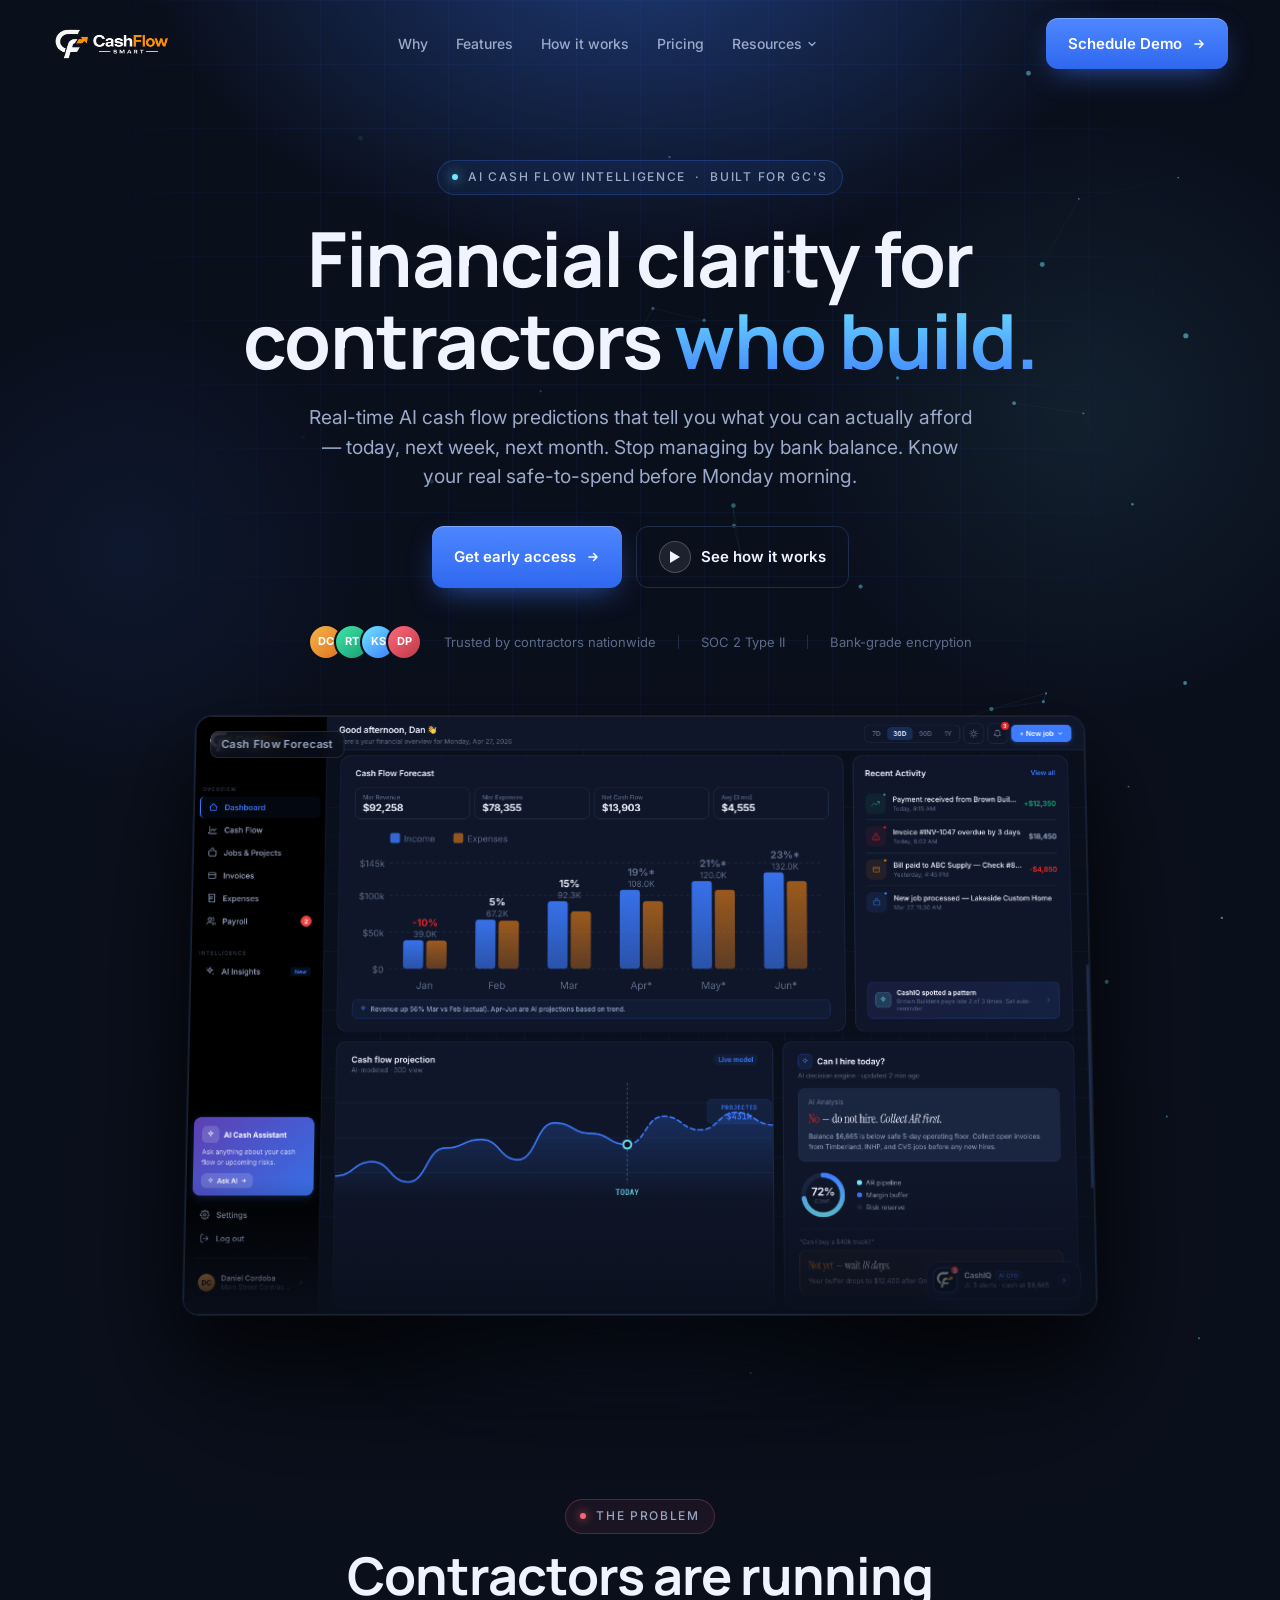
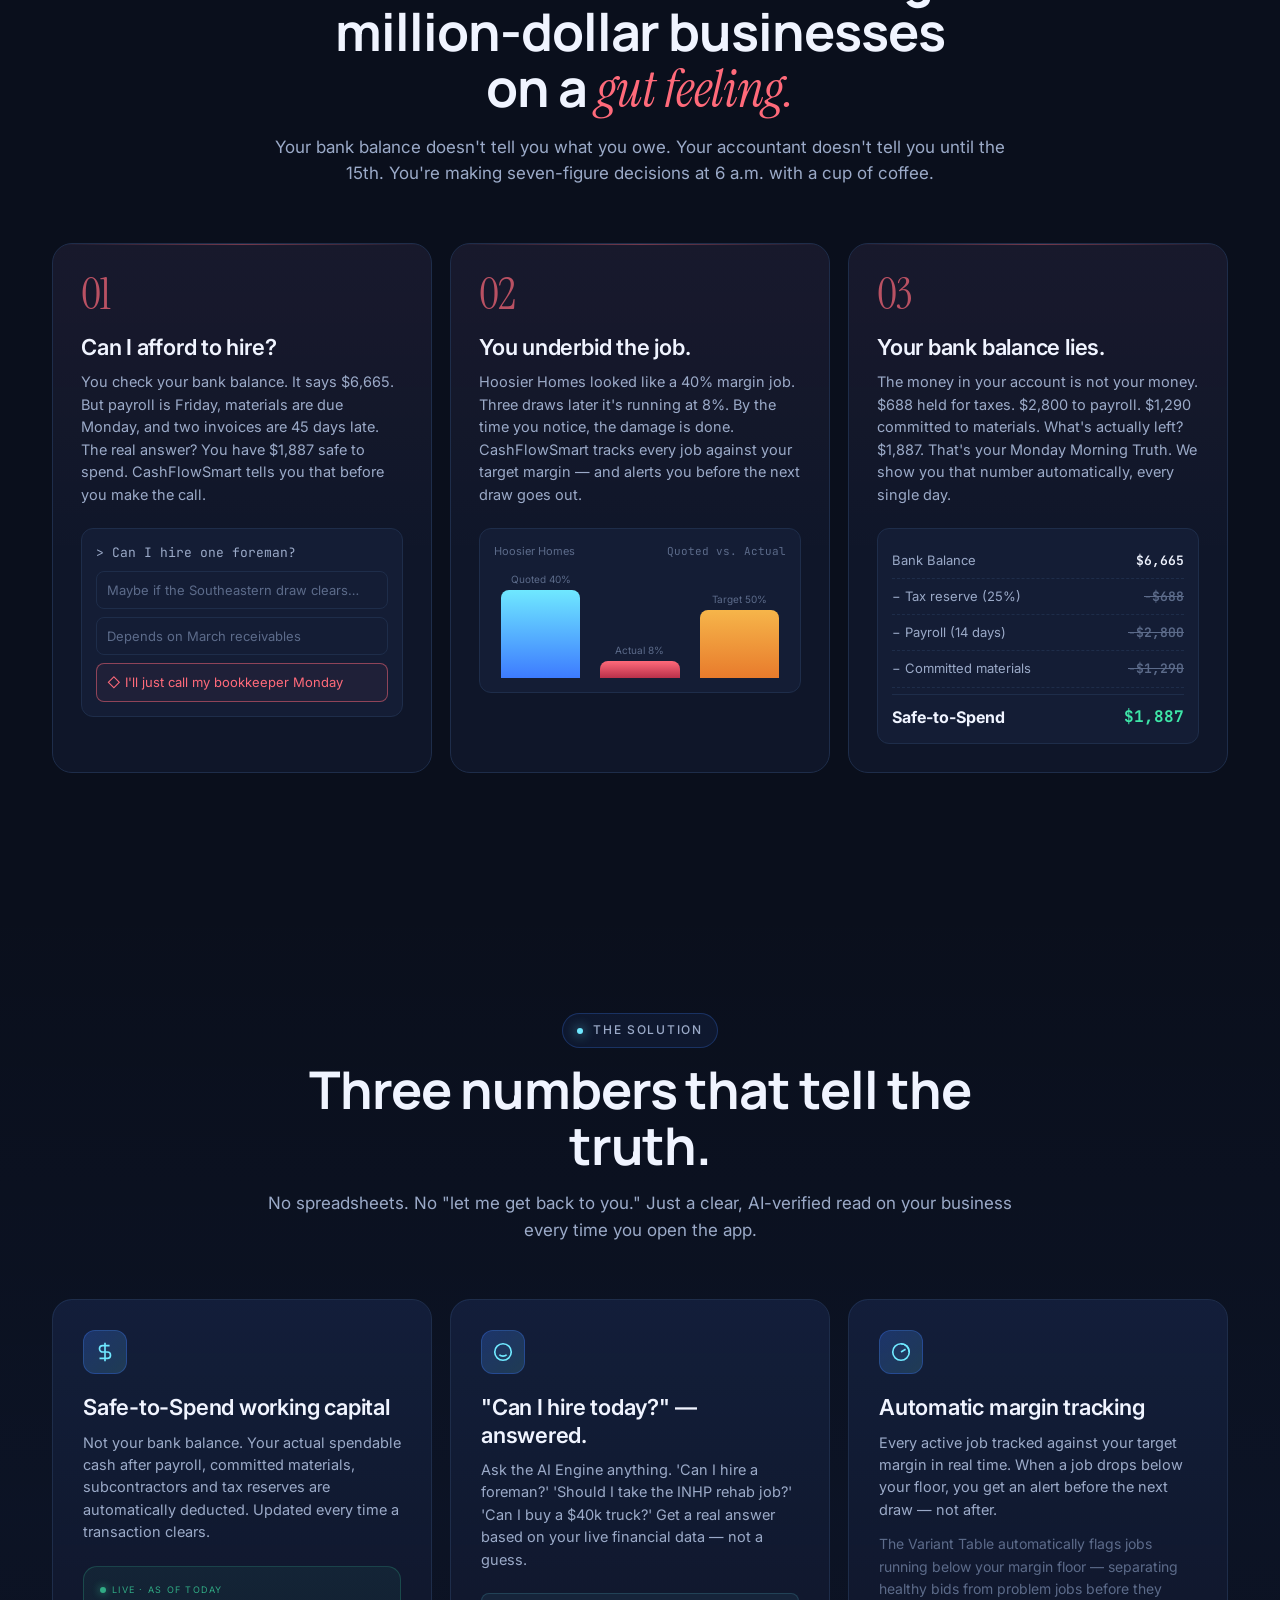
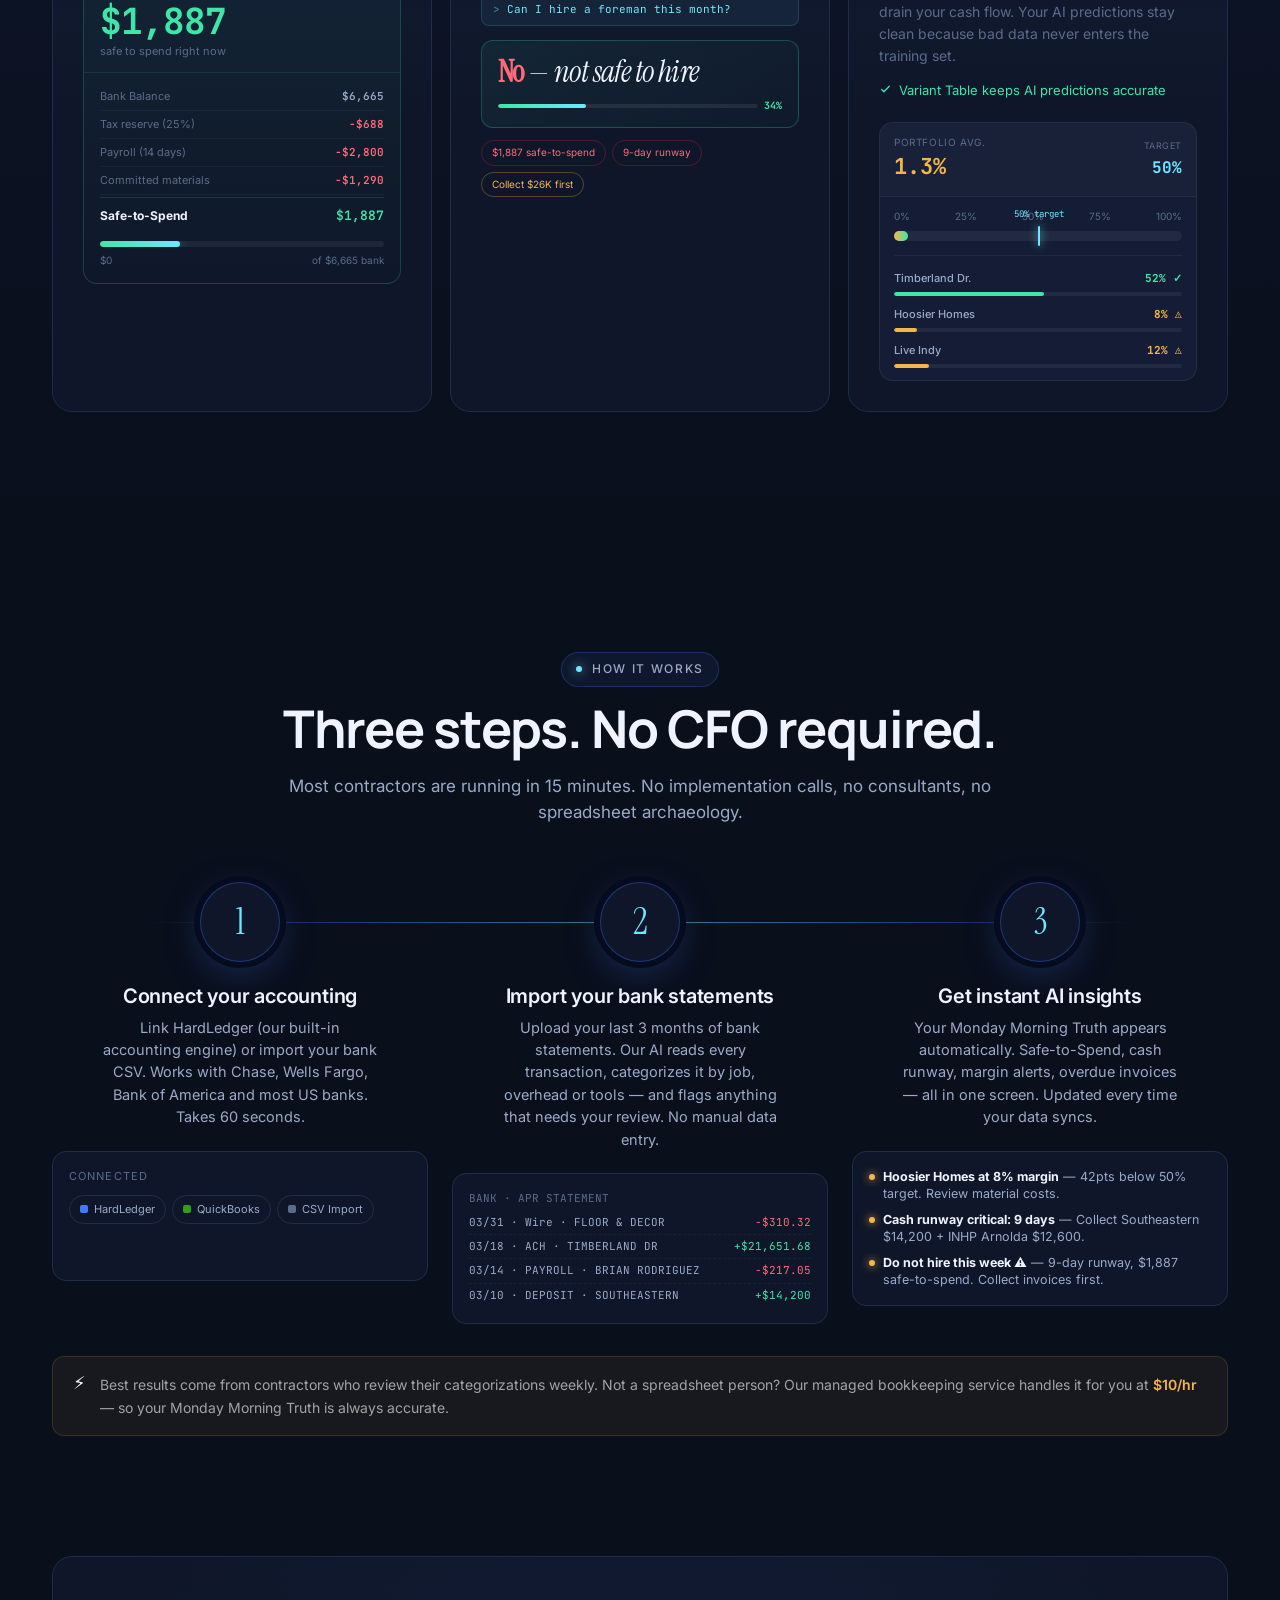
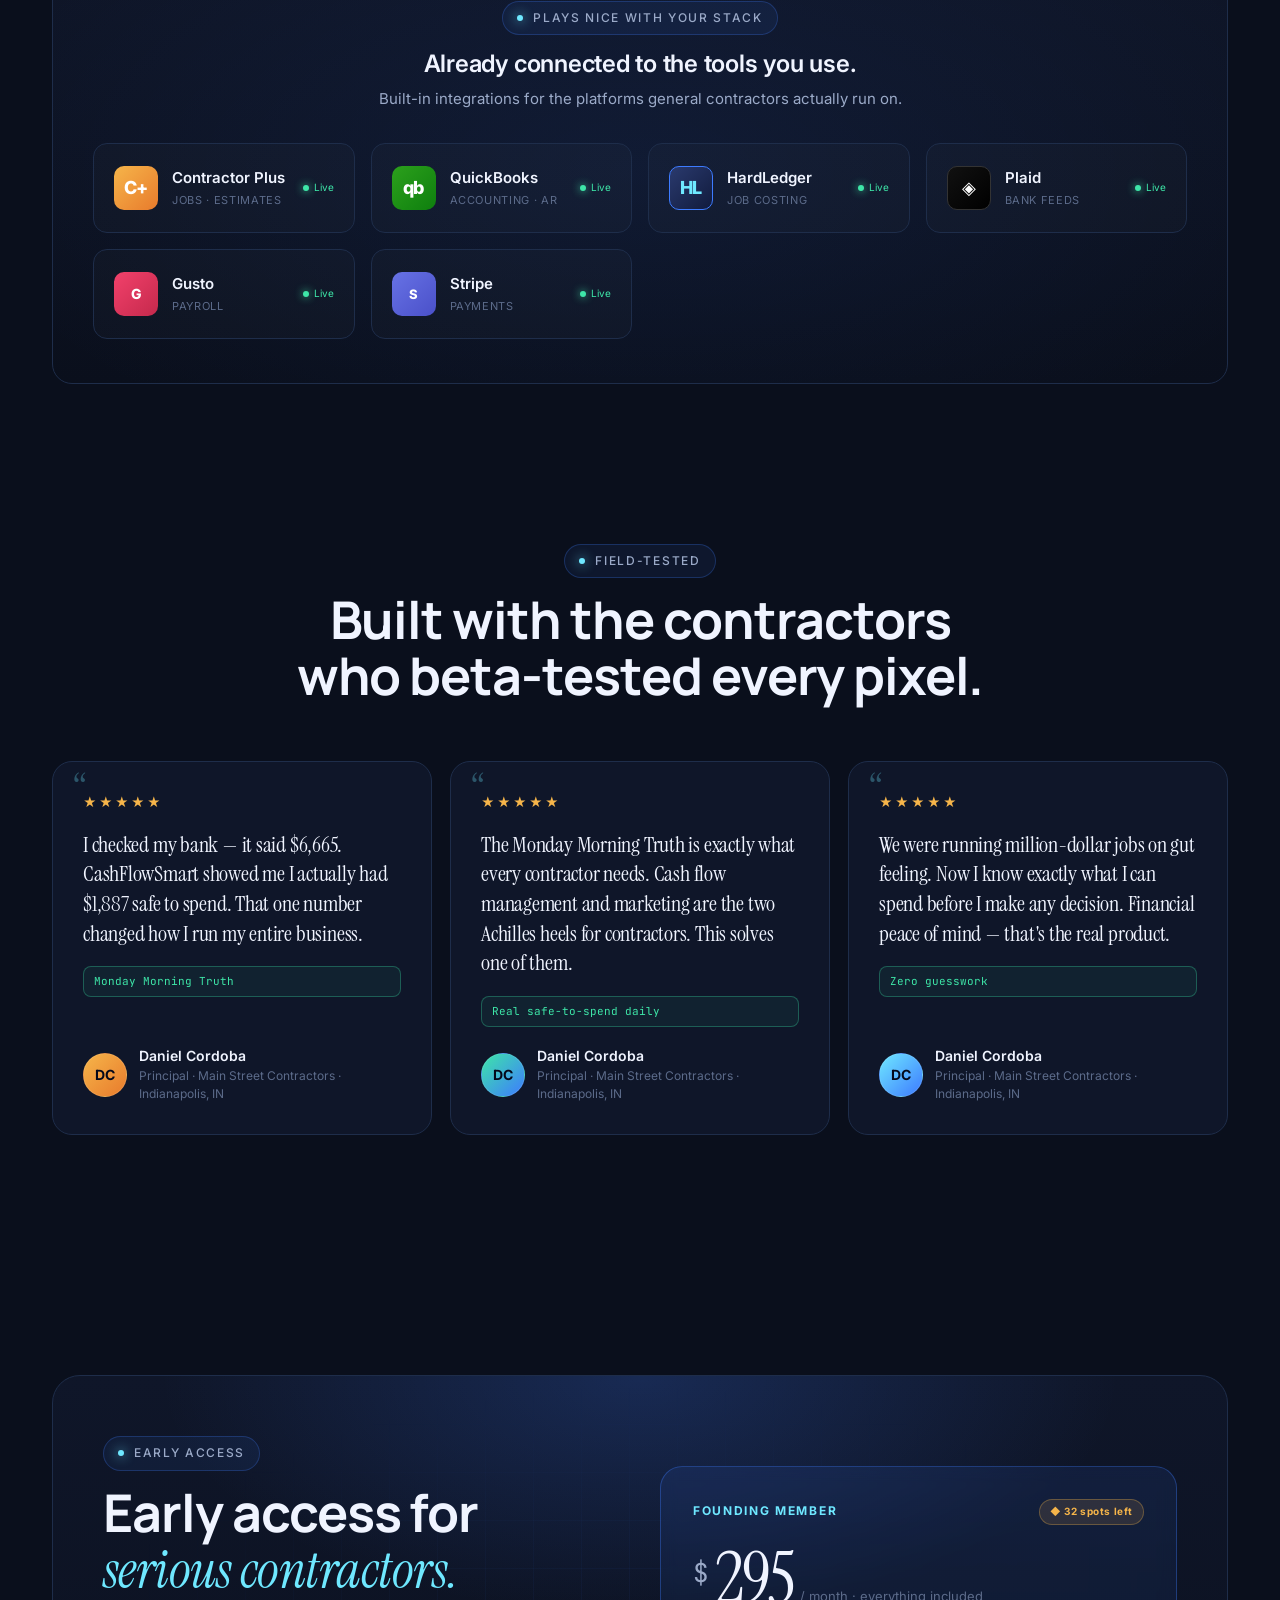
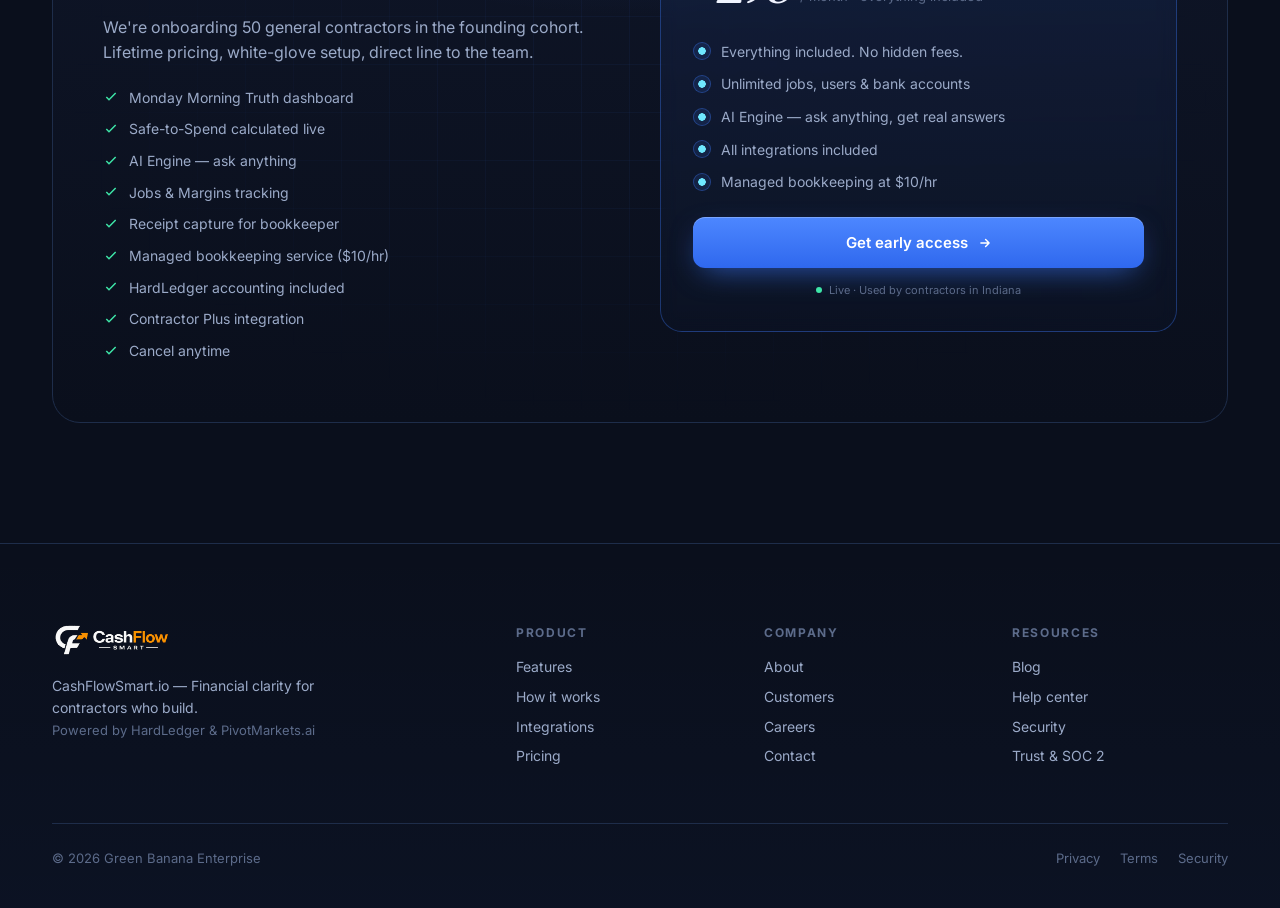
==== commit 1516aff7: "fix: add Open Graph meta tags for WhatsApp/social link previews Both root index.html and Pitch_Websi" ====
--- a/Pitch_Website_CASHFLOW/index.html
+++ b/Pitch_Website_CASHFLOW/index.html
@@ -4,6 +4,14 @@
 <meta charset="utf-8" />
 <meta name="viewport" content="width=device-width,initial-scale=1" />
 <title>CashFlowSmart.io — Financial clarity for contractors who build</title>
+<meta name="description" content="Know your real safe-to-spend before Monday morning. AI-powered cash flow management for general contractors — margin tracking, payroll planning, and hiring decisions backed by real data.">
+<meta property="og:title" content="CashFlowSmart.io — Financial clarity for contractors who build">
+<meta property="og:description" content="Know your real safe-to-spend before Monday morning. AI-powered cash flow management built for general contractors.">
+<meta property="og:type" content="website">
+<meta property="og:image" content="../screenshot/screen1.png">
+<meta name="twitter:card" content="summary_large_image">
+<meta name="twitter:title" content="CashFlowSmart.io — Financial clarity for contractors who build">
+<meta name="twitter:description" content="Know your real safe-to-spend before Monday morning. AI-powered cash flow management built for general contractors.">
 <link rel="preconnect" href="https://fonts.googleapis.com">
 <link rel="preconnect" href="https://fonts.gstatic.com" crossorigin>
 <link href="https://fonts.googleapis.com/css2?family=Inter:wght@400;500;600;700;800&family=Manrope:wght@400;500;600;700;800&family=Instrument+Serif:ital@0;1&family=JetBrains+Mono:wght@400;500&display=swap" rel="stylesheet">
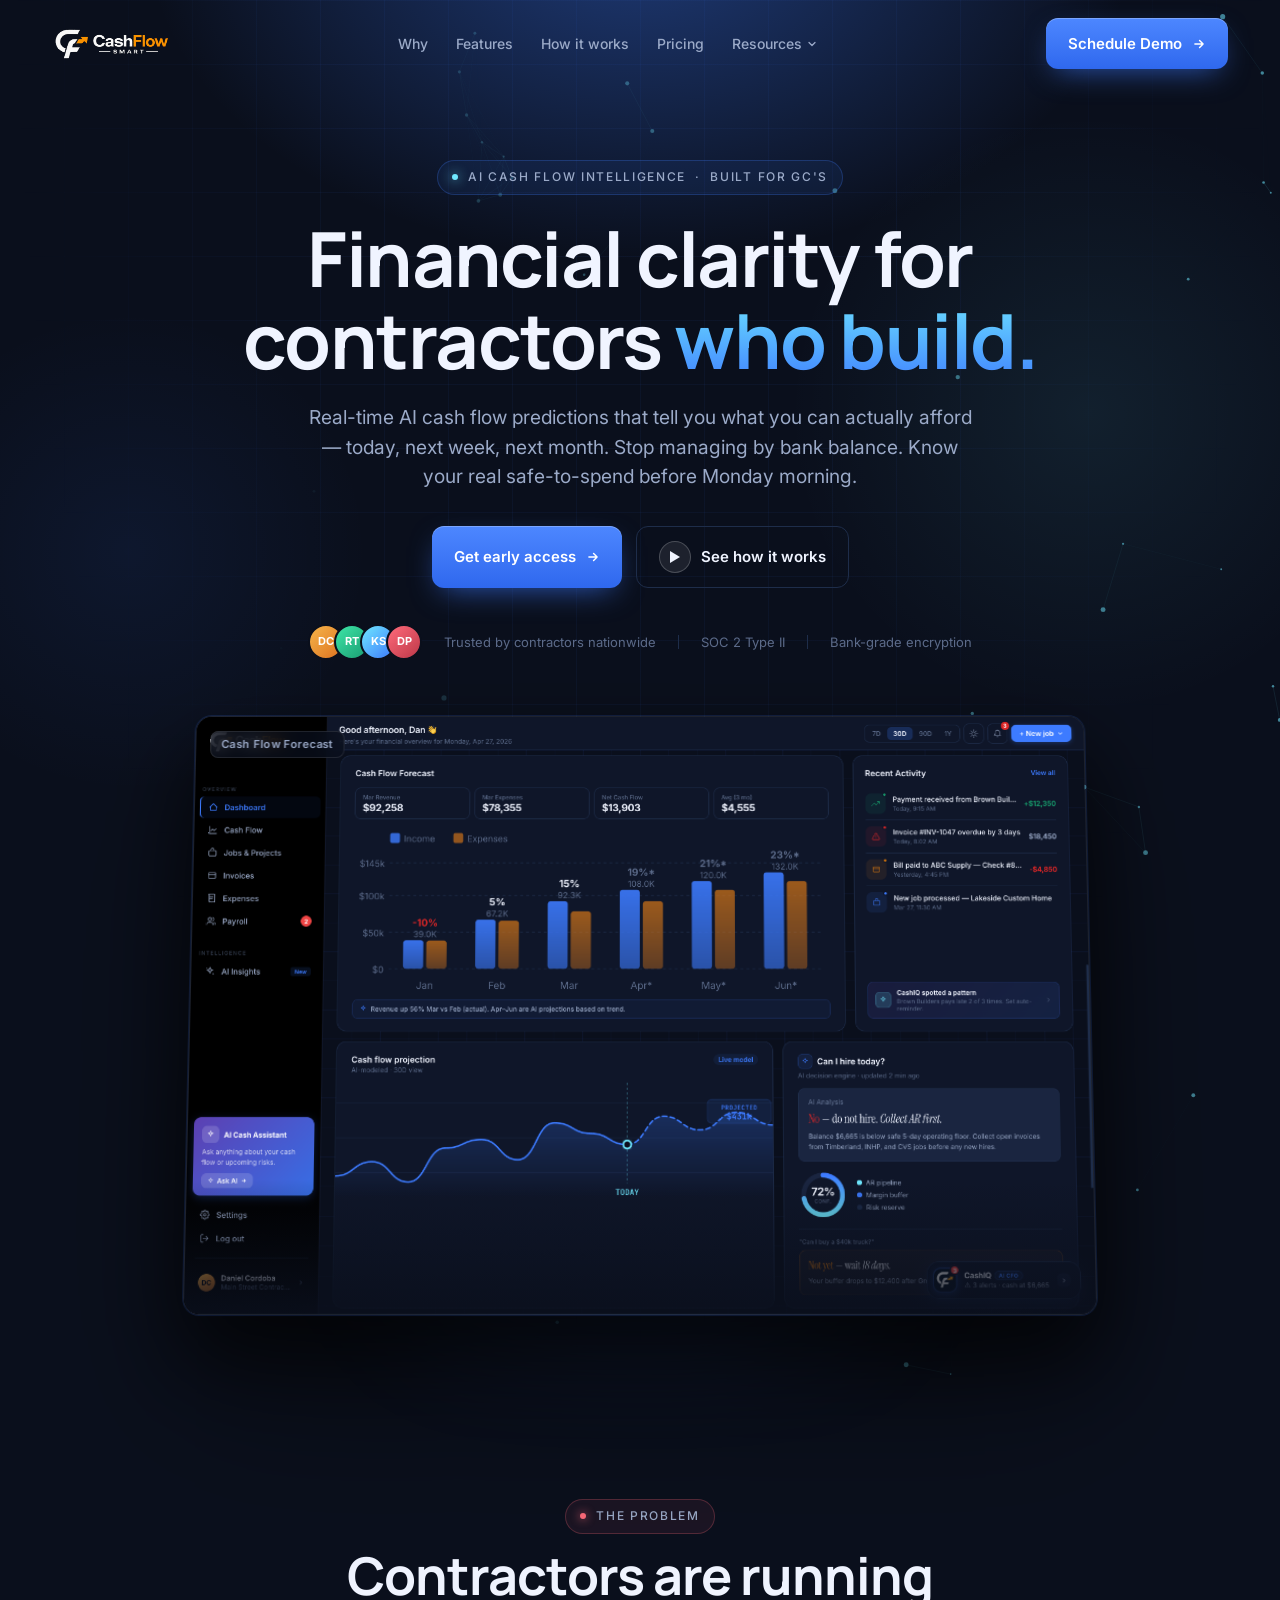
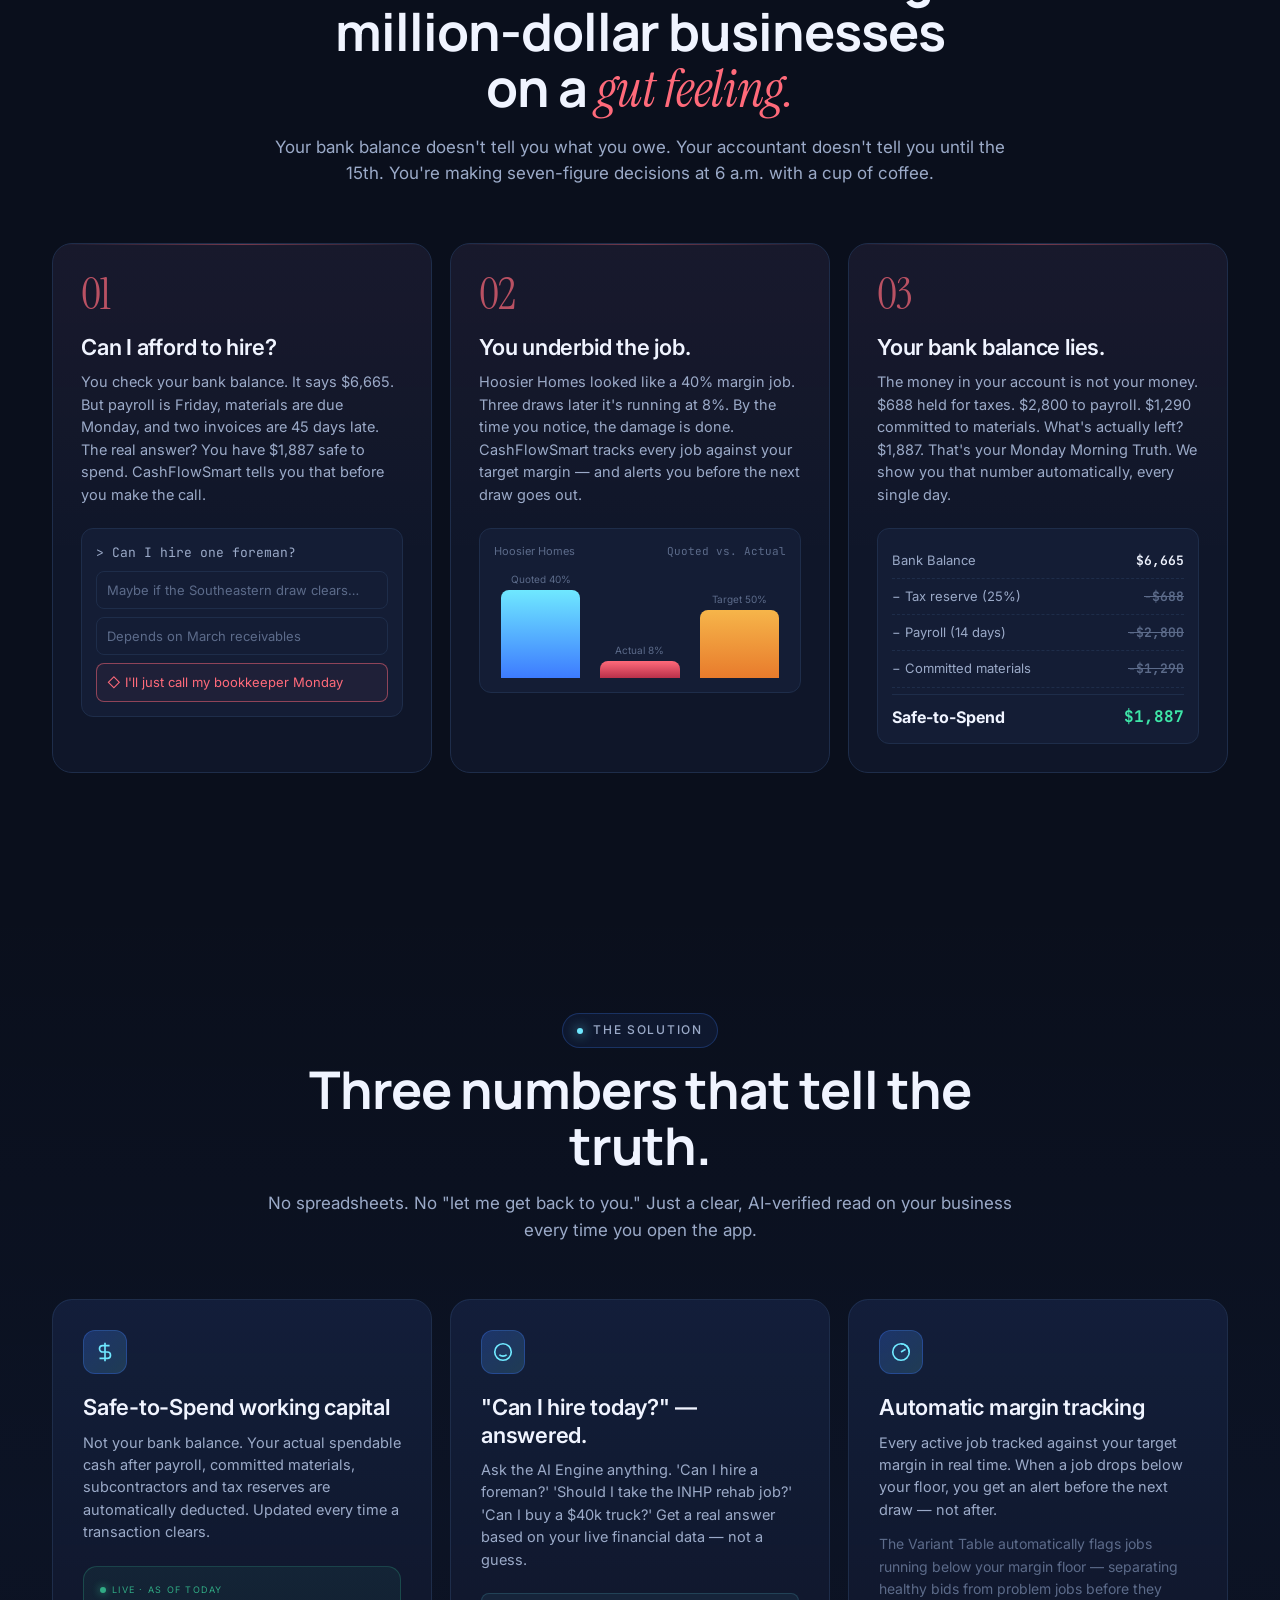
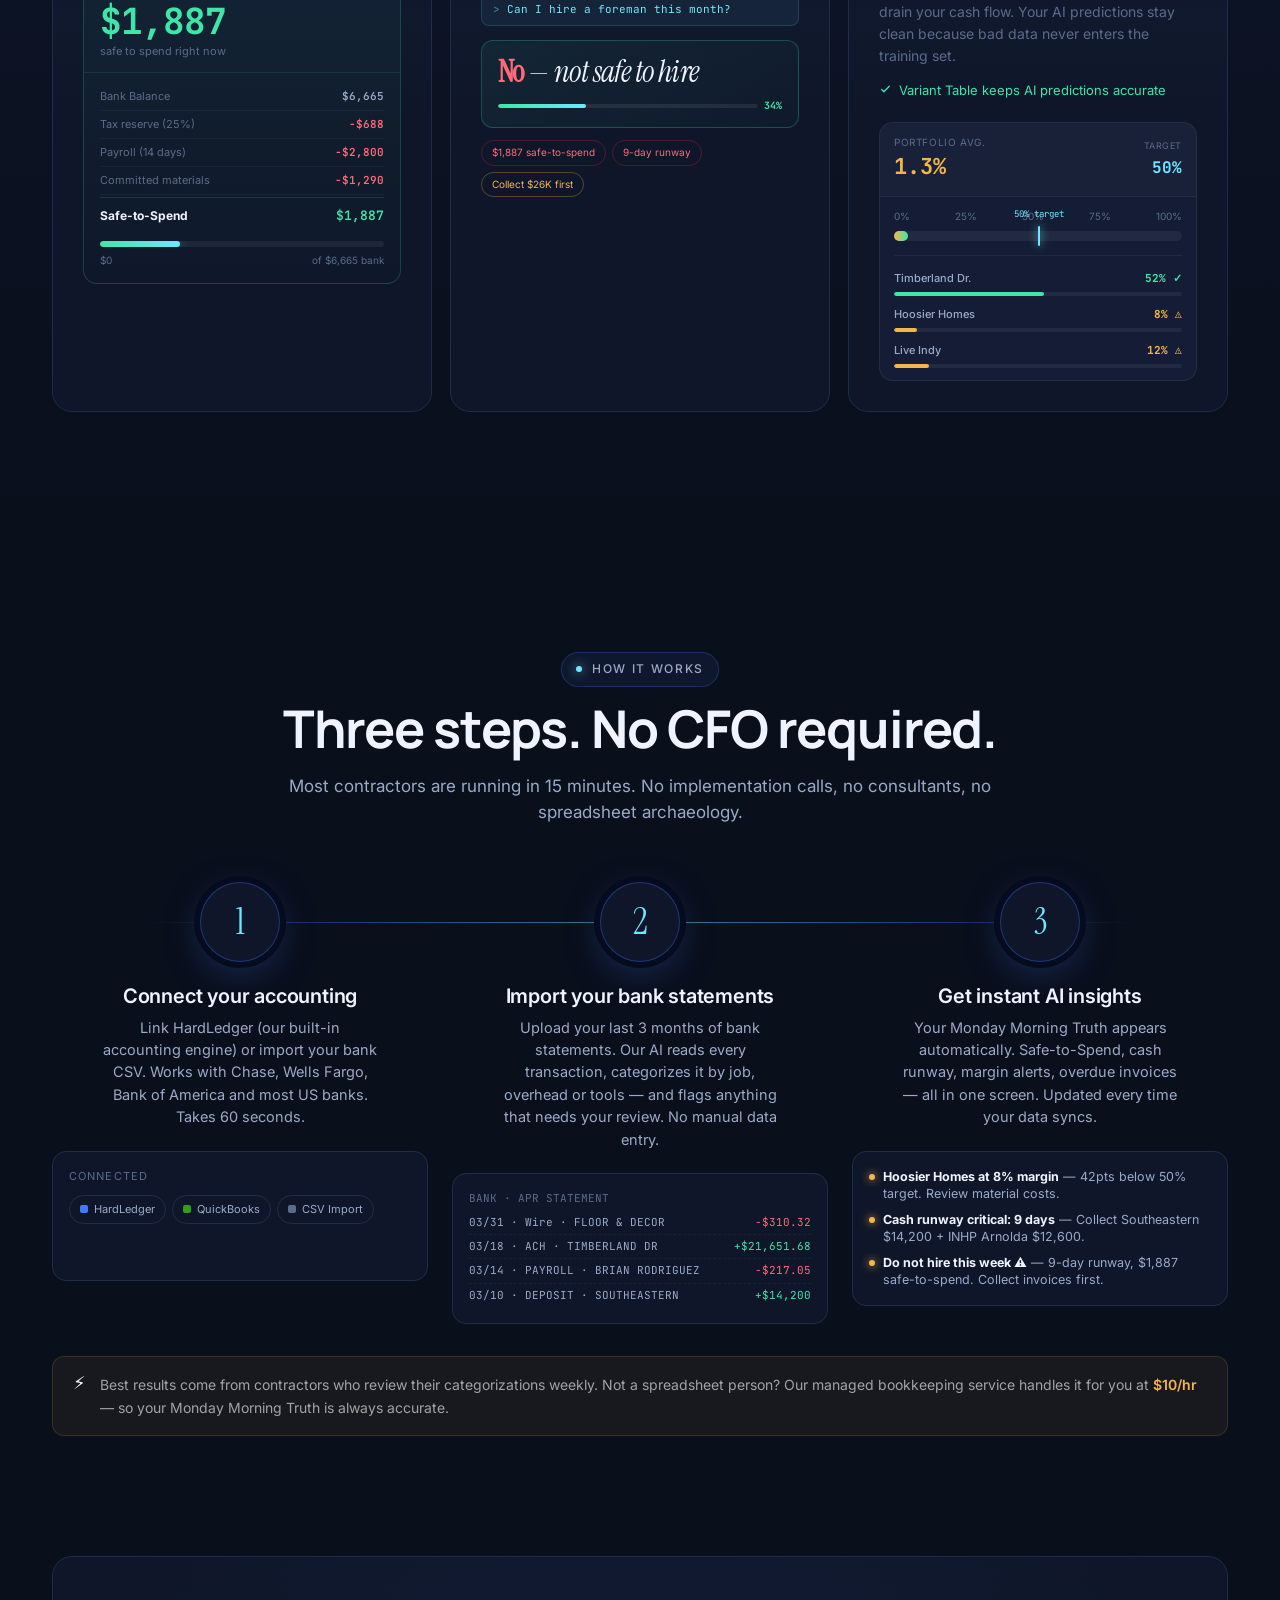
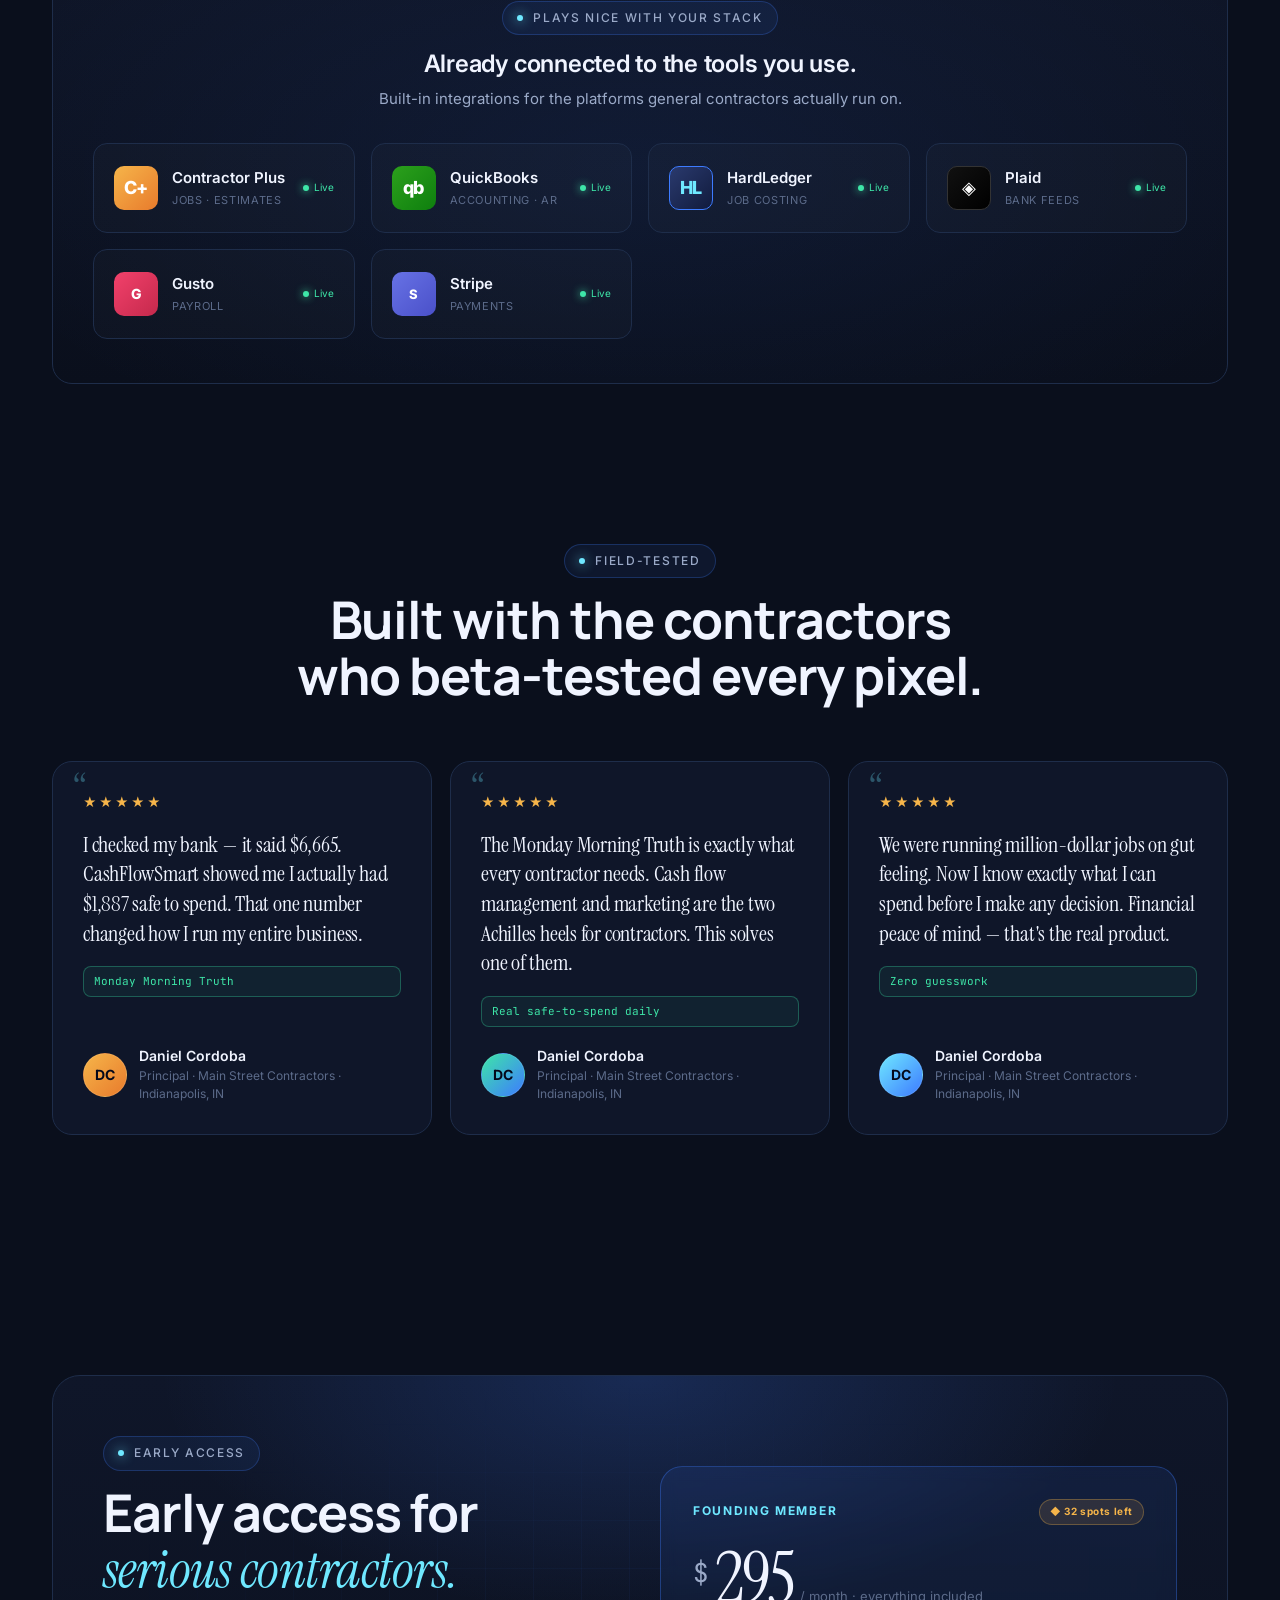
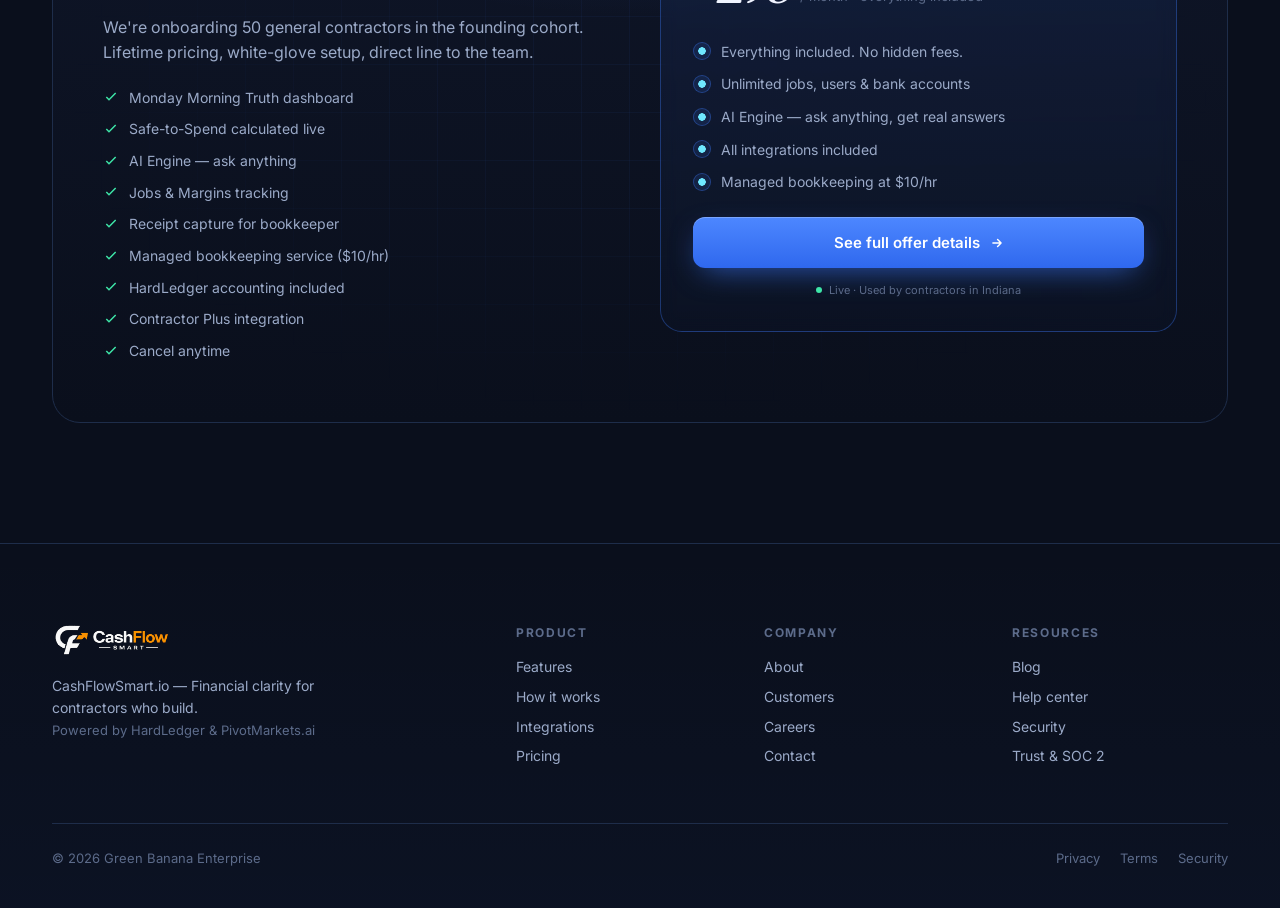
==== commit ffb27ef4: "feat: add dedicated offer landing page with full details - New offer.html: founding member details, " ====
--- a/Pitch_Website_CASHFLOW/index.html
+++ b/Pitch_Website_CASHFLOW/index.html
@@ -1448,7 +1448,7 @@
             <li>All integrations included</li>
             <li>Managed bookkeeping at $10/hr</li>
           </ul>
-          <a href="#pricing" class="btn btn-primary">Get early access
+          <a href="../offer.html" class="btn btn-primary">See full offer details
             <svg width="14" height="14" viewBox="0 0 24 24" fill="none" stroke="currentColor" stroke-width="2.5" stroke-linecap="round" stroke-linejoin="round"><path d="M5 12h14M13 6l6 6-6 6"/></svg>
           </a>
           <div class="spots"><span class="pulse"></span> Live · Used by contractors in Indiana</div>
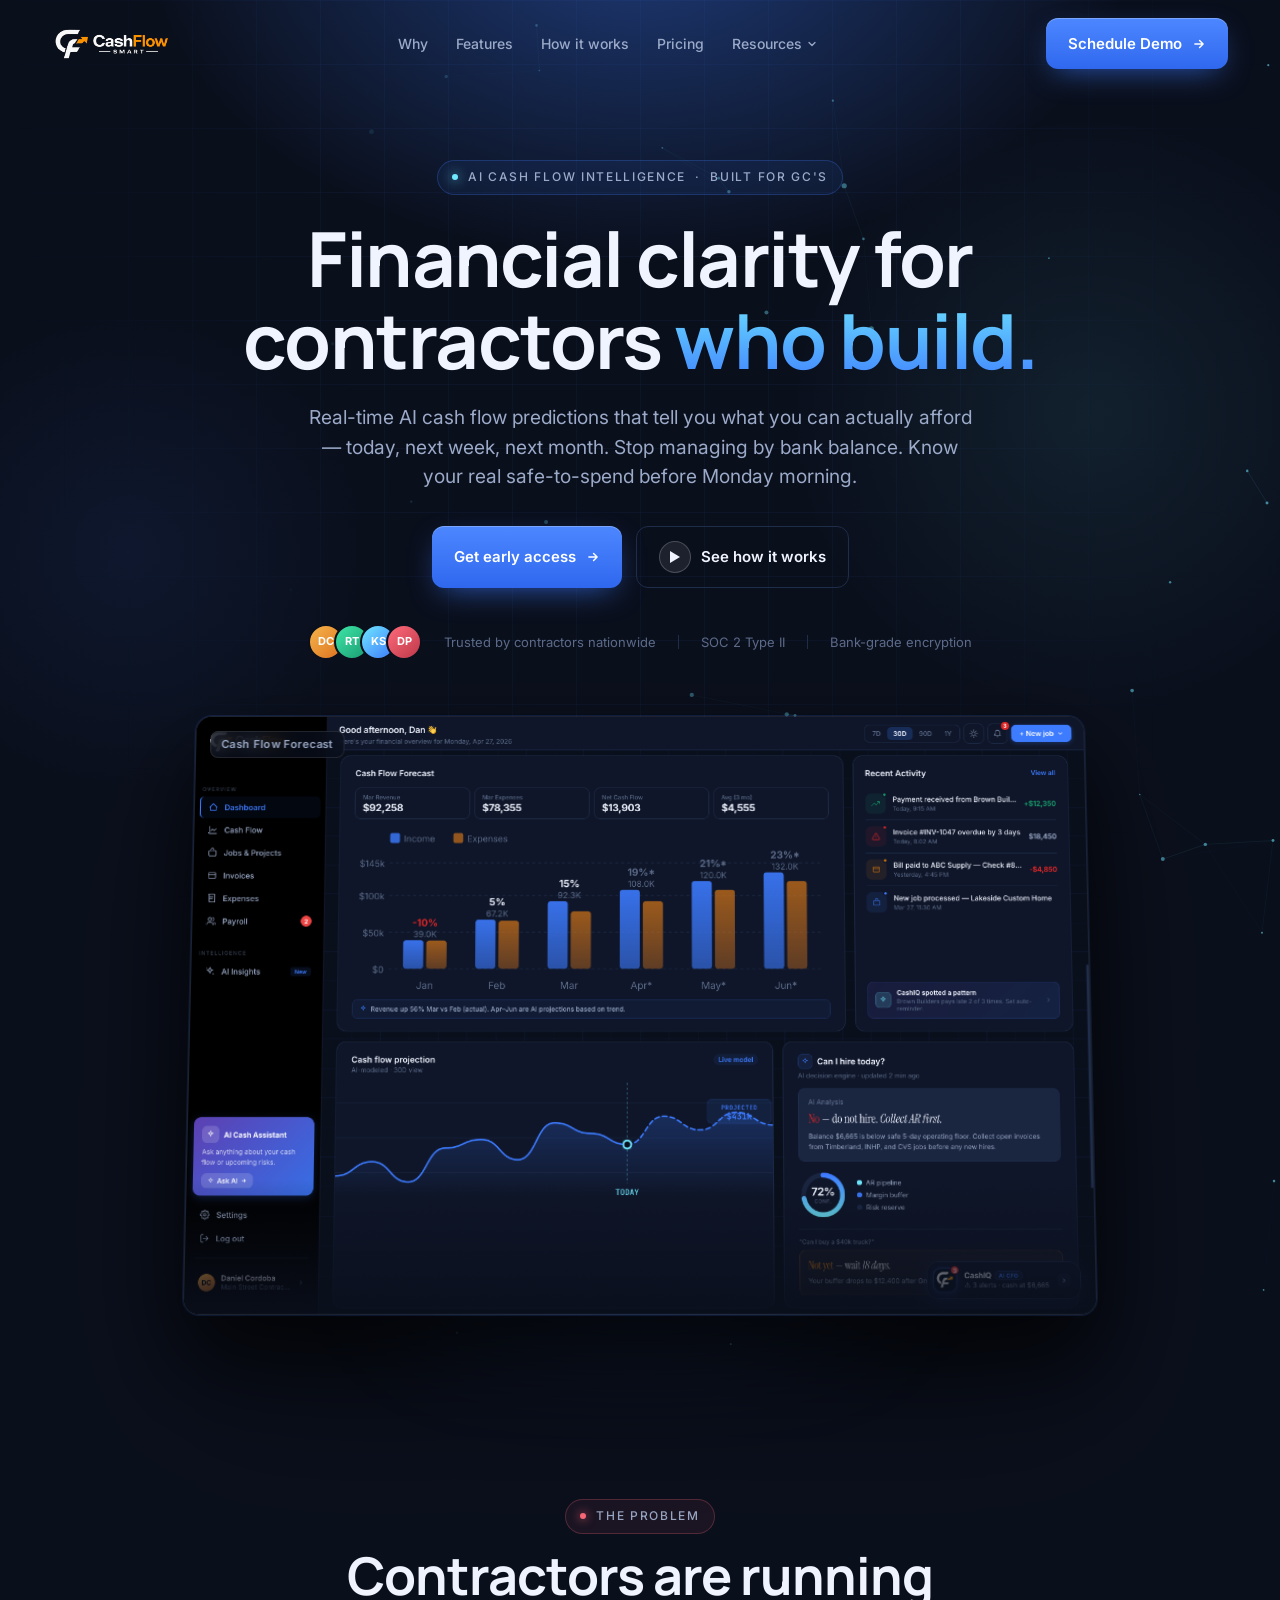
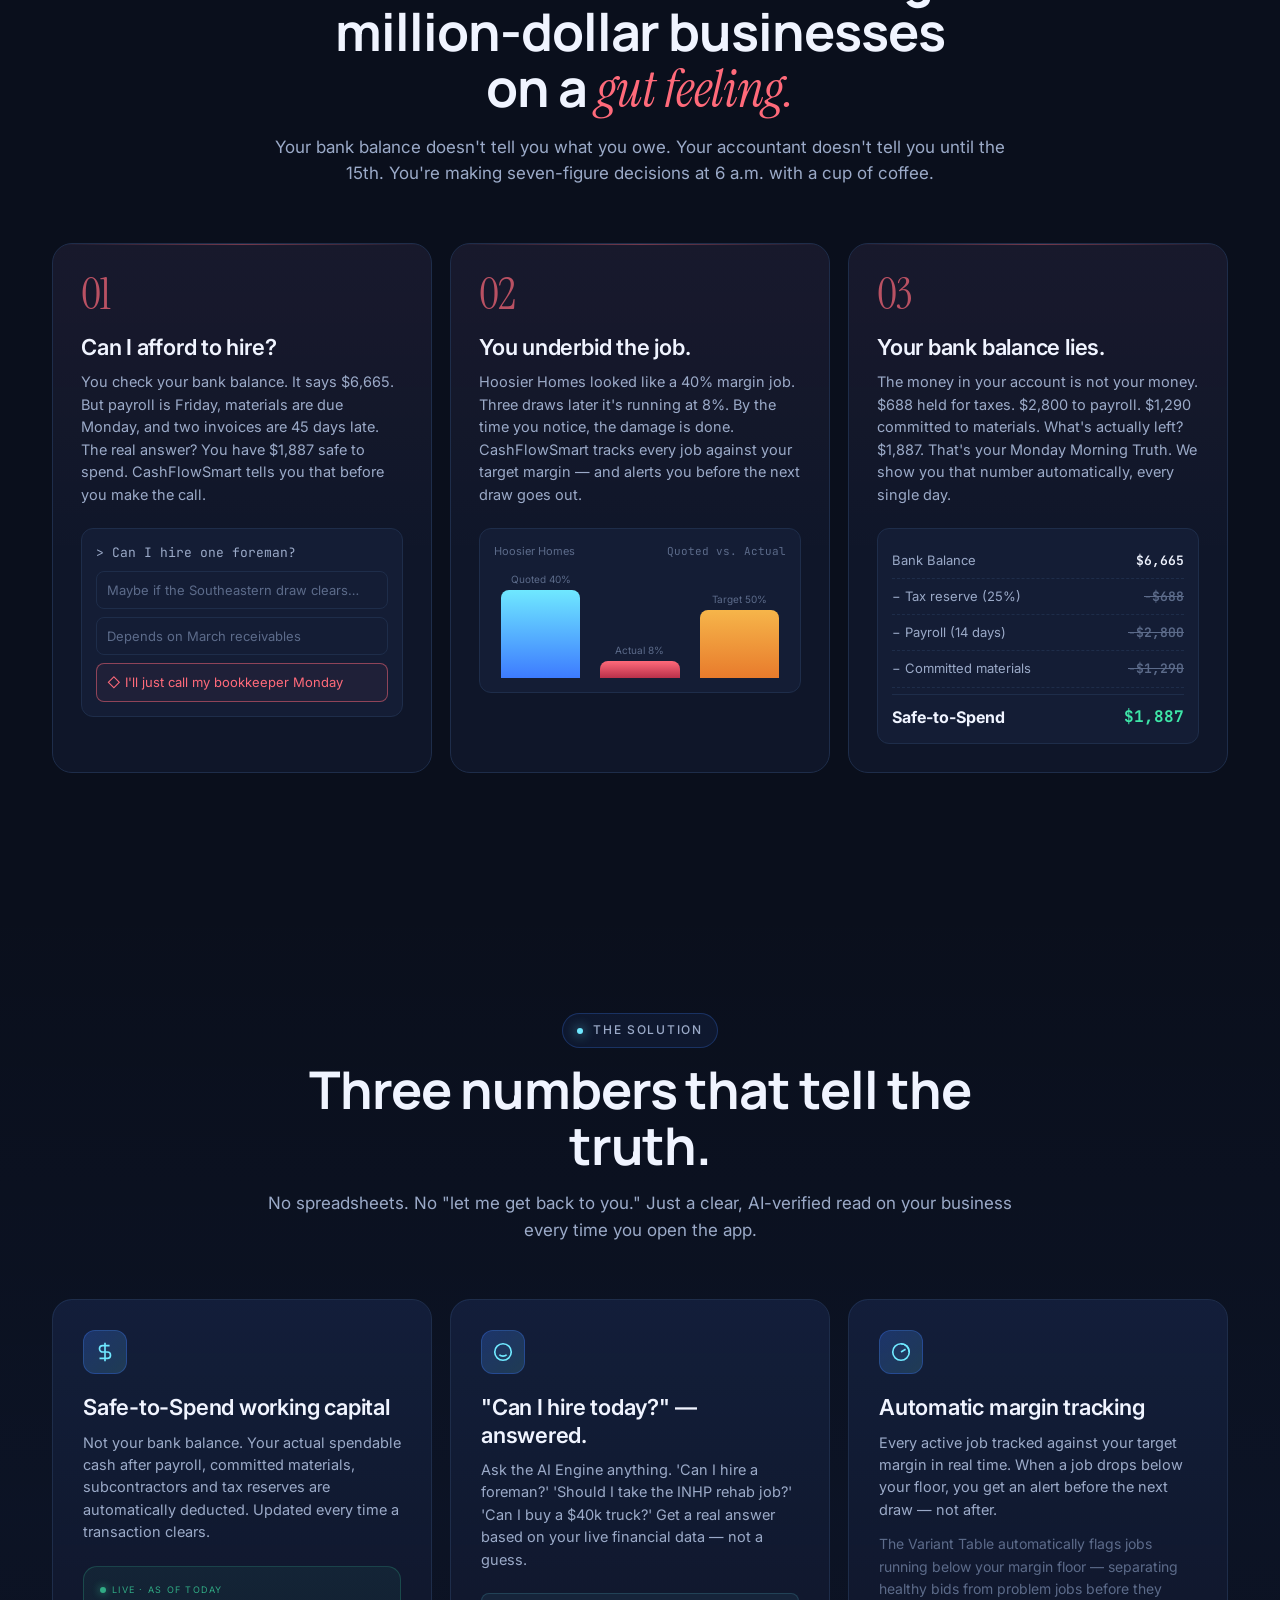
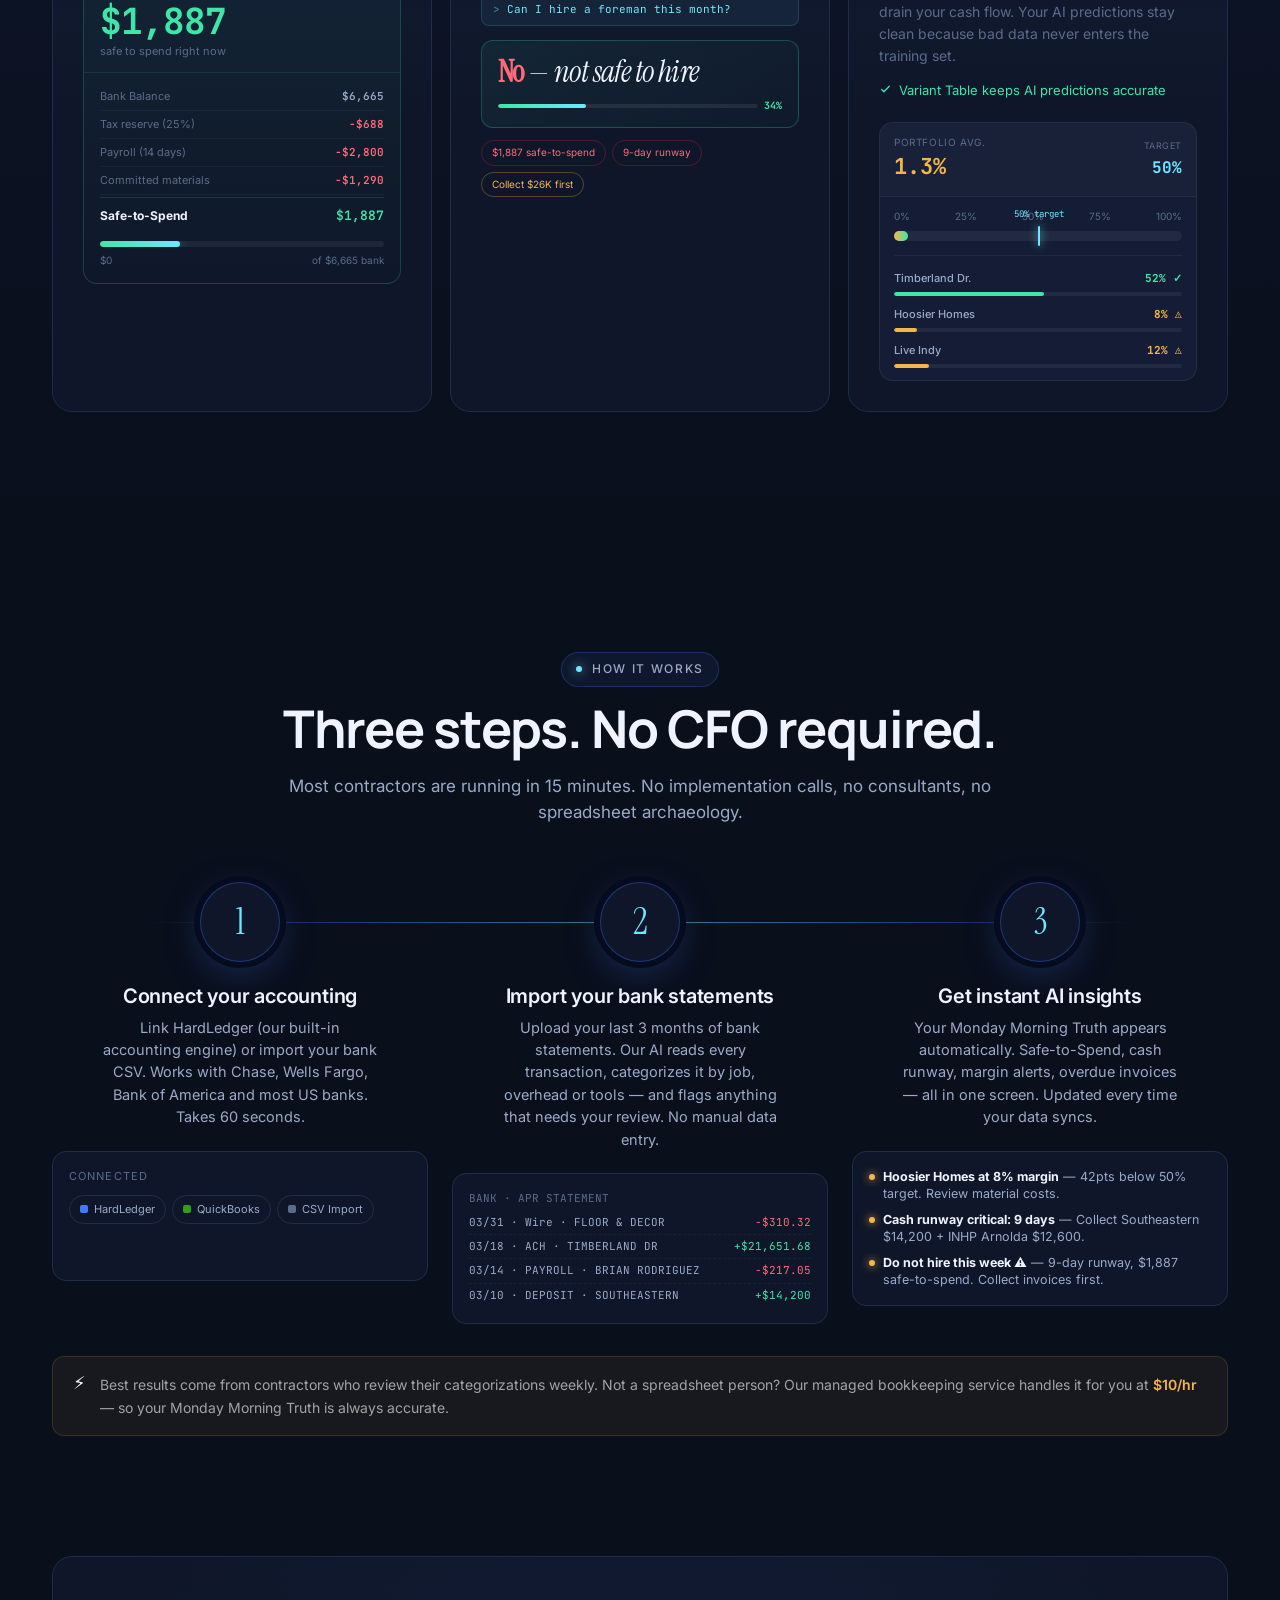
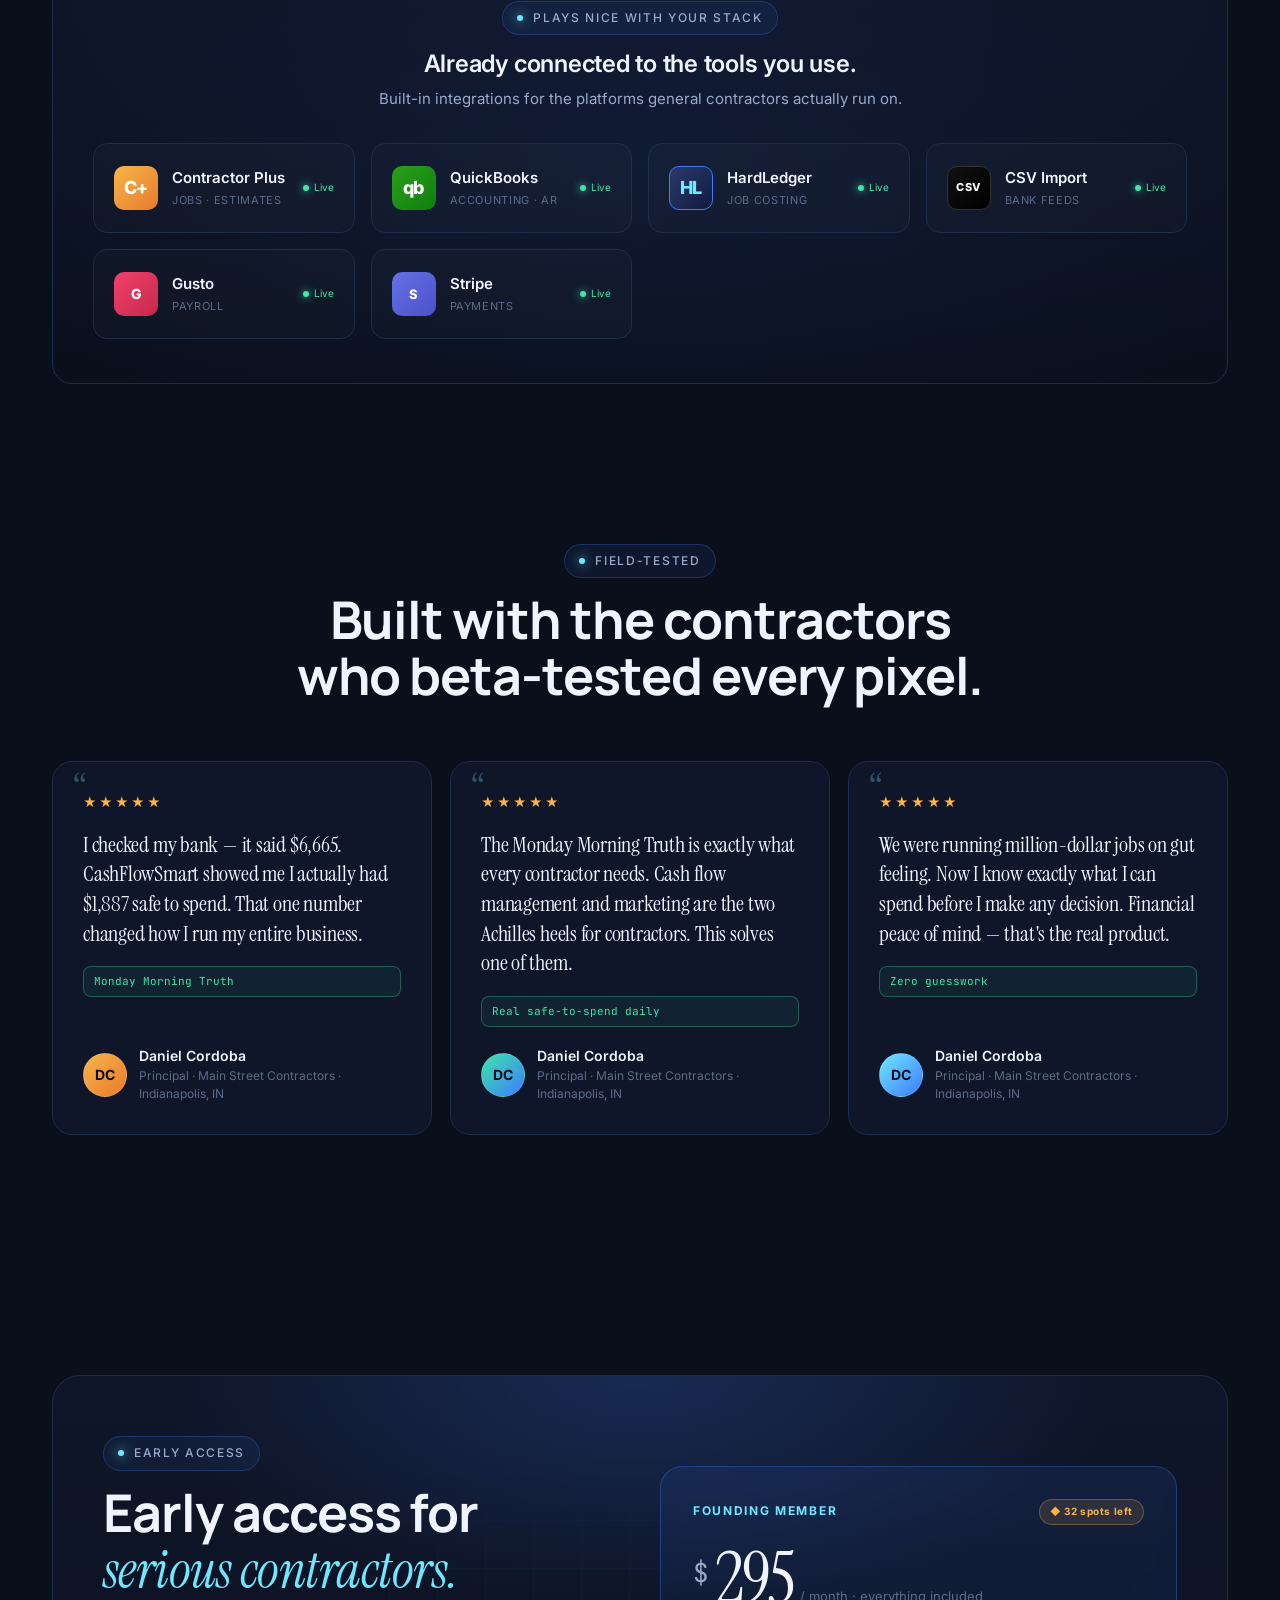
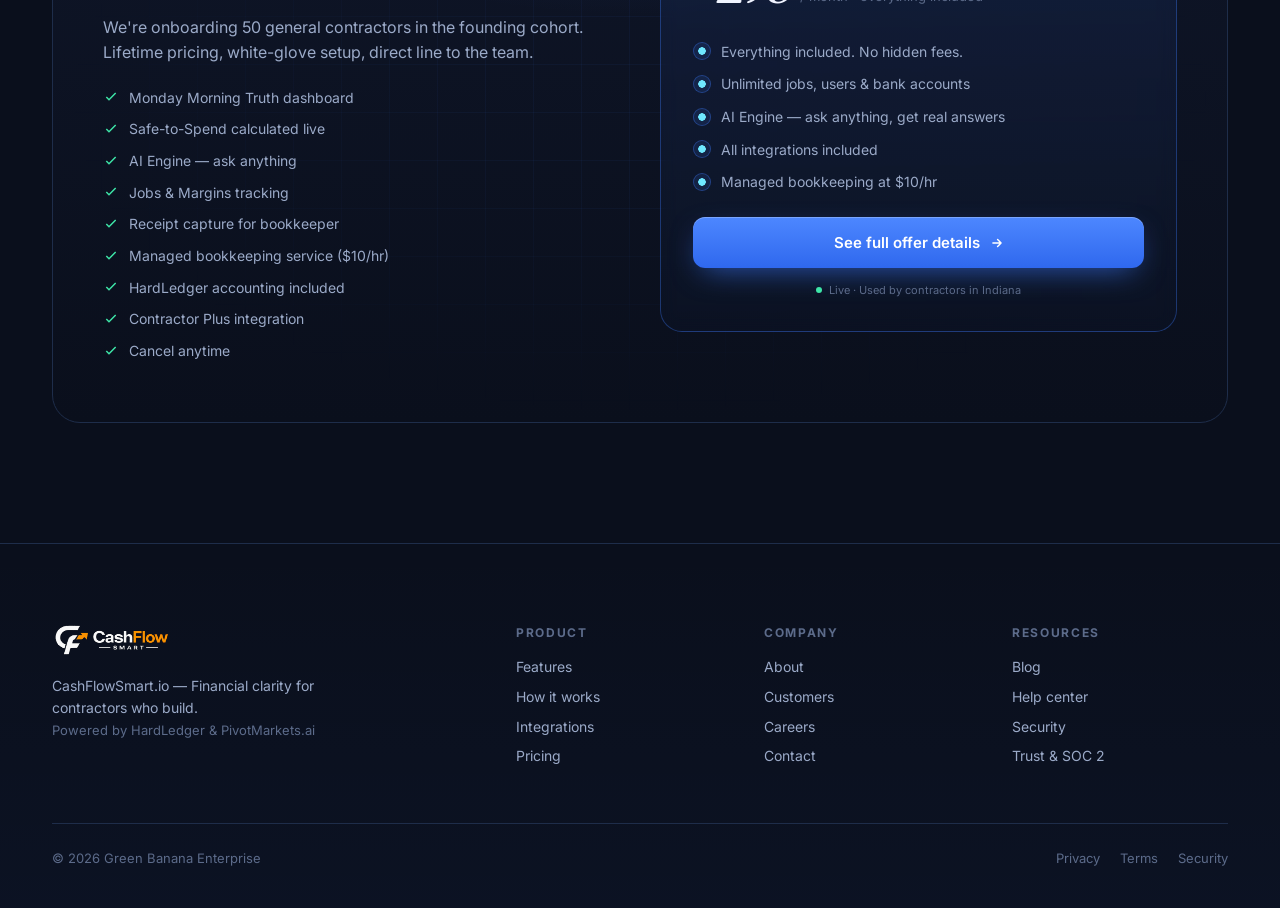
==== commit 3cd65a17: "feat: update bookkeeping pricing, add HITL content, remove all Plaid refs - Bookkeeping: $10/hr → SL" ====
--- a/Pitch_Website_CASHFLOW/index.html
+++ b/Pitch_Website_CASHFLOW/index.html
@@ -1353,8 +1353,8 @@
           <div class="status">Live</div>
         </div>
         <div class="integ">
-          <div class="integ-ico pl" style="color:#fff">◈</div>
-          <div><div class="n">Plaid</div><div class="t">Bank feeds</div></div>
+          <div class="integ-ico pl" style="color:#fff;font-size:11px;letter-spacing:0.04em">CSV</div>
+          <div><div class="n">CSV Import</div><div class="t">Bank feeds</div></div>
           <div class="status">Live</div>
         </div>
         <div class="integ">
